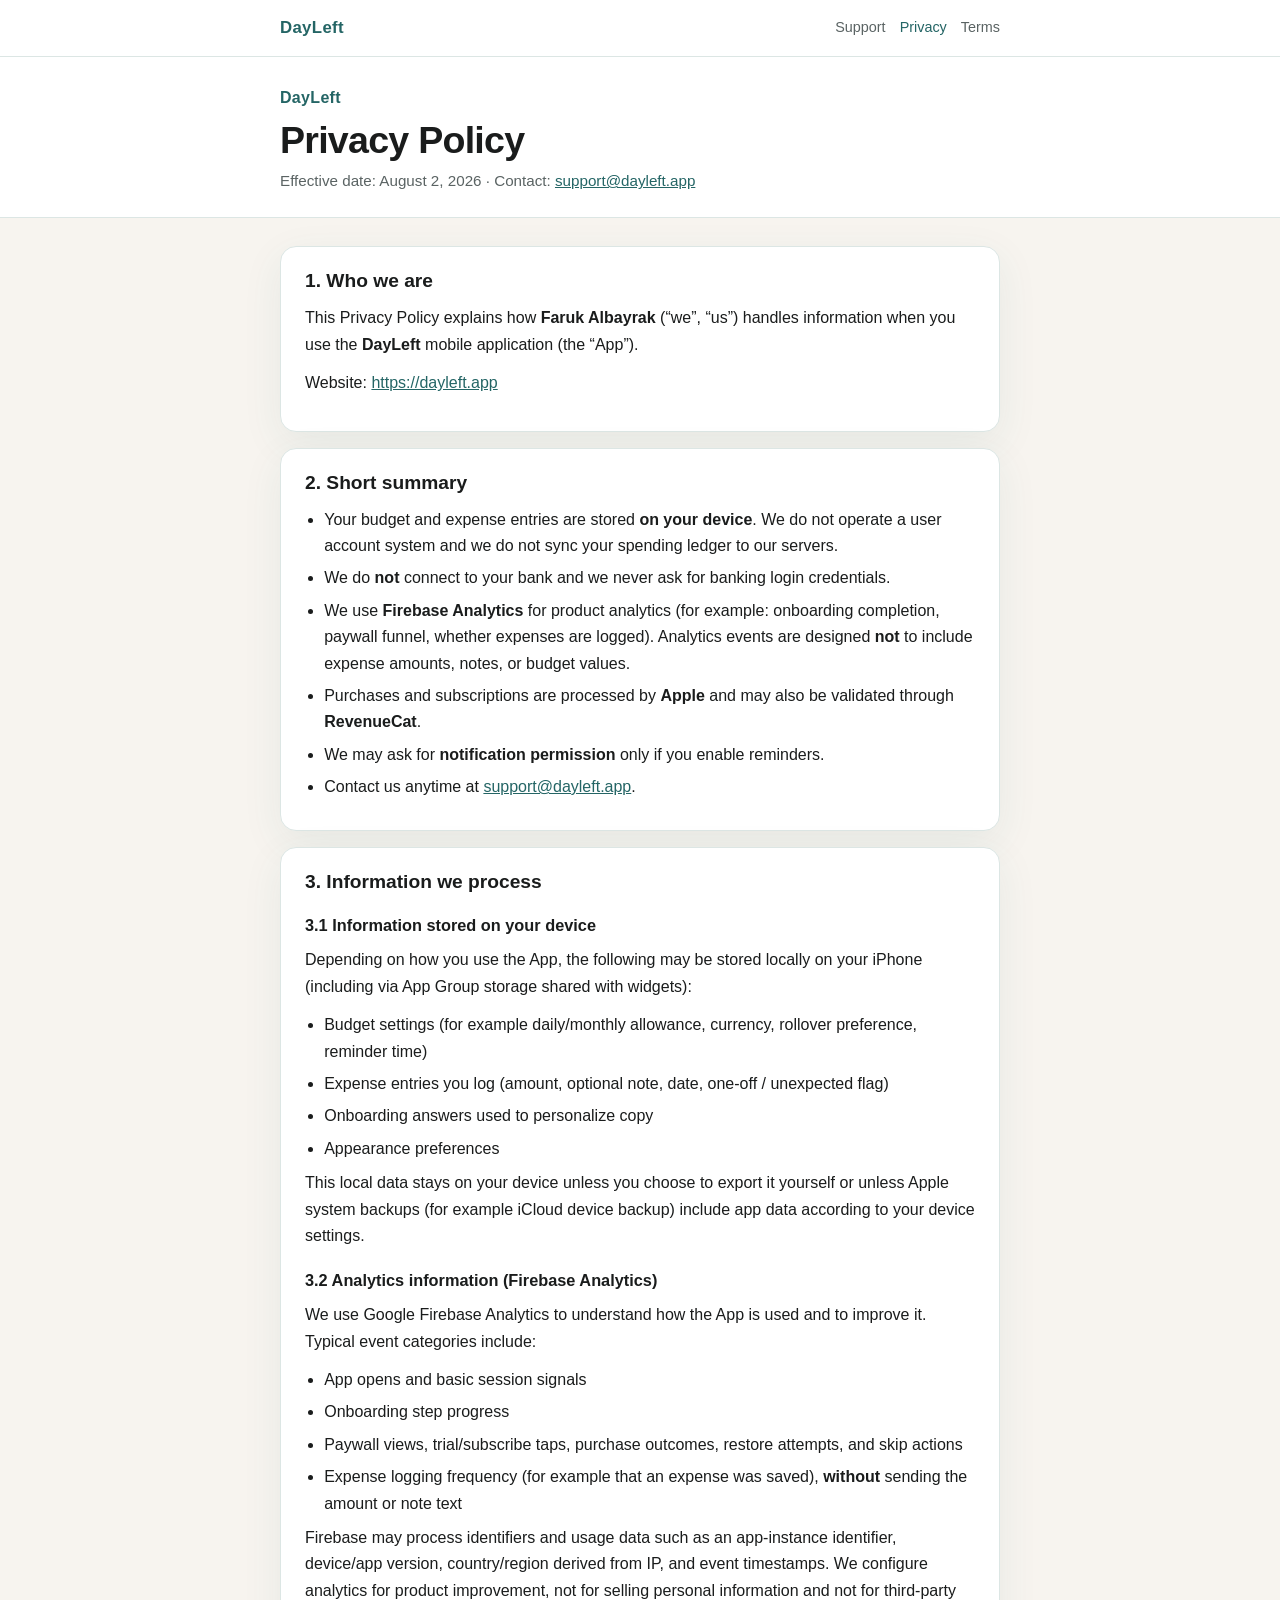
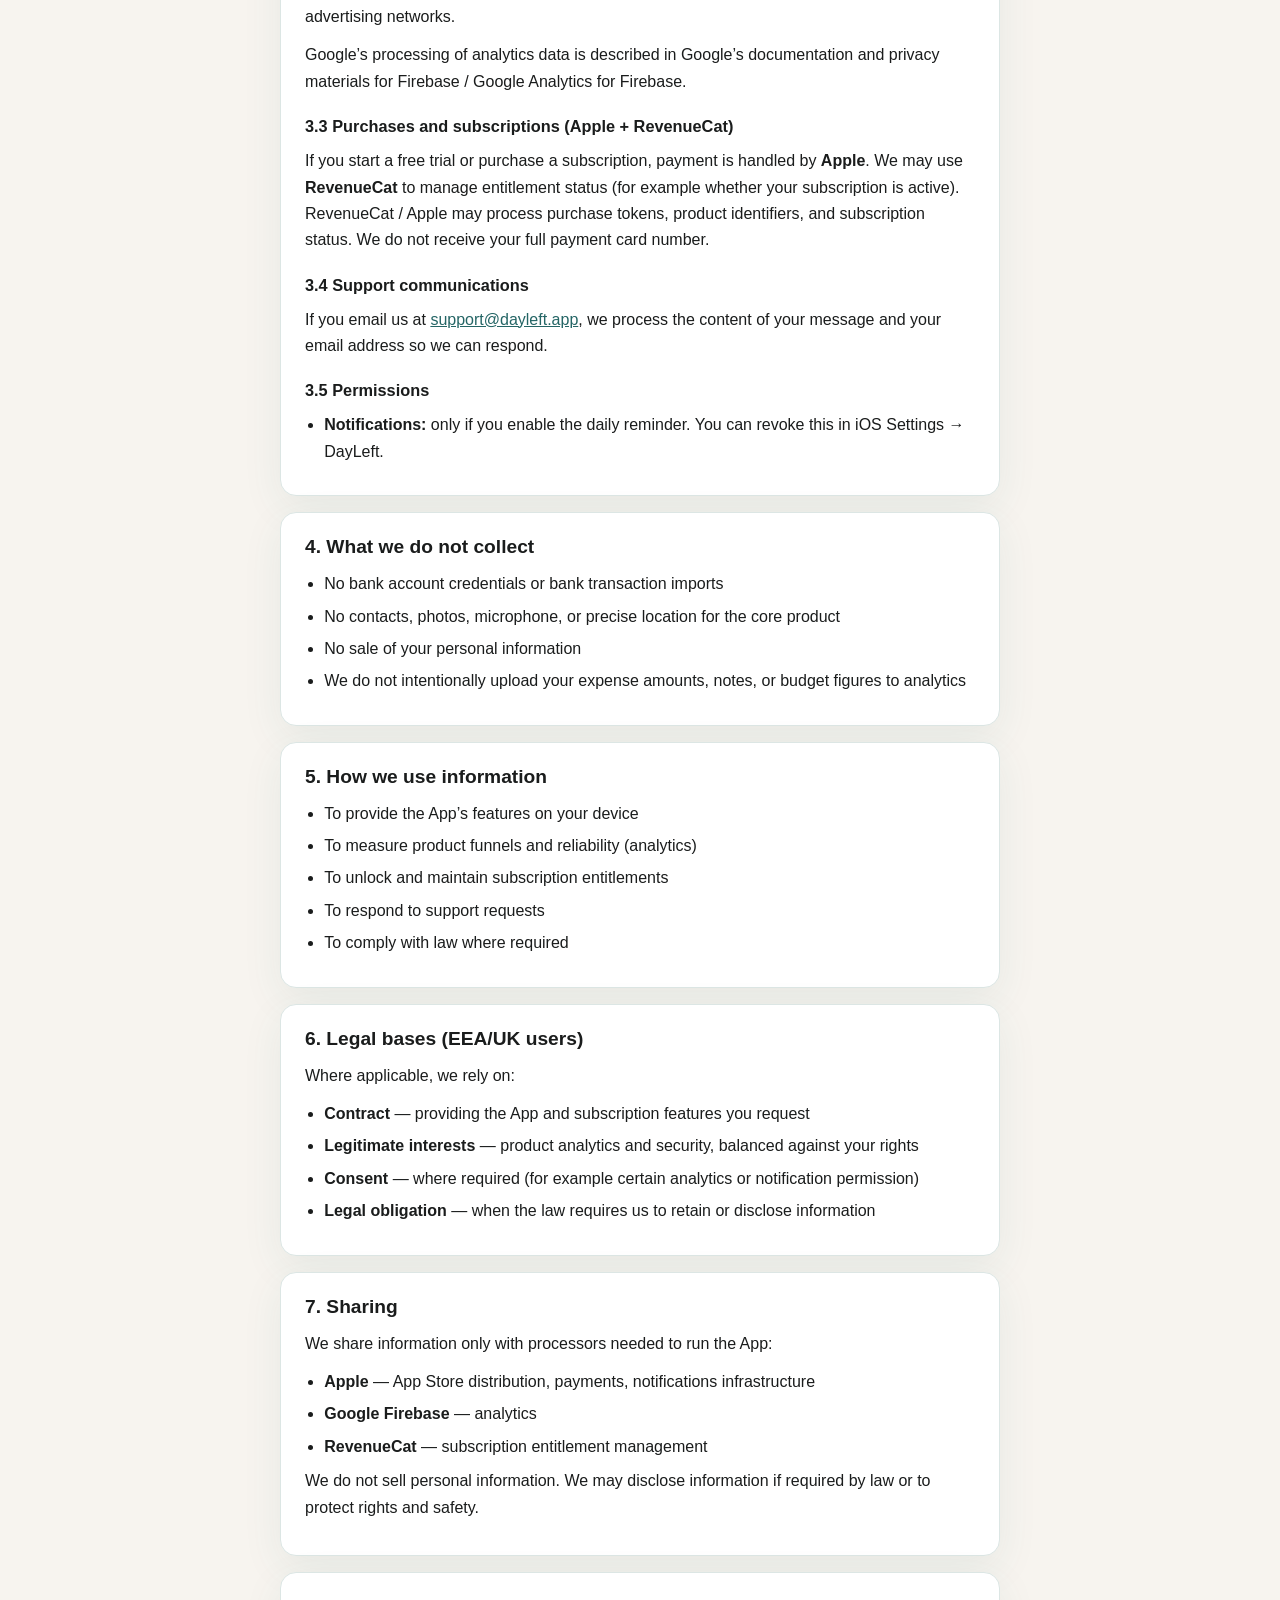
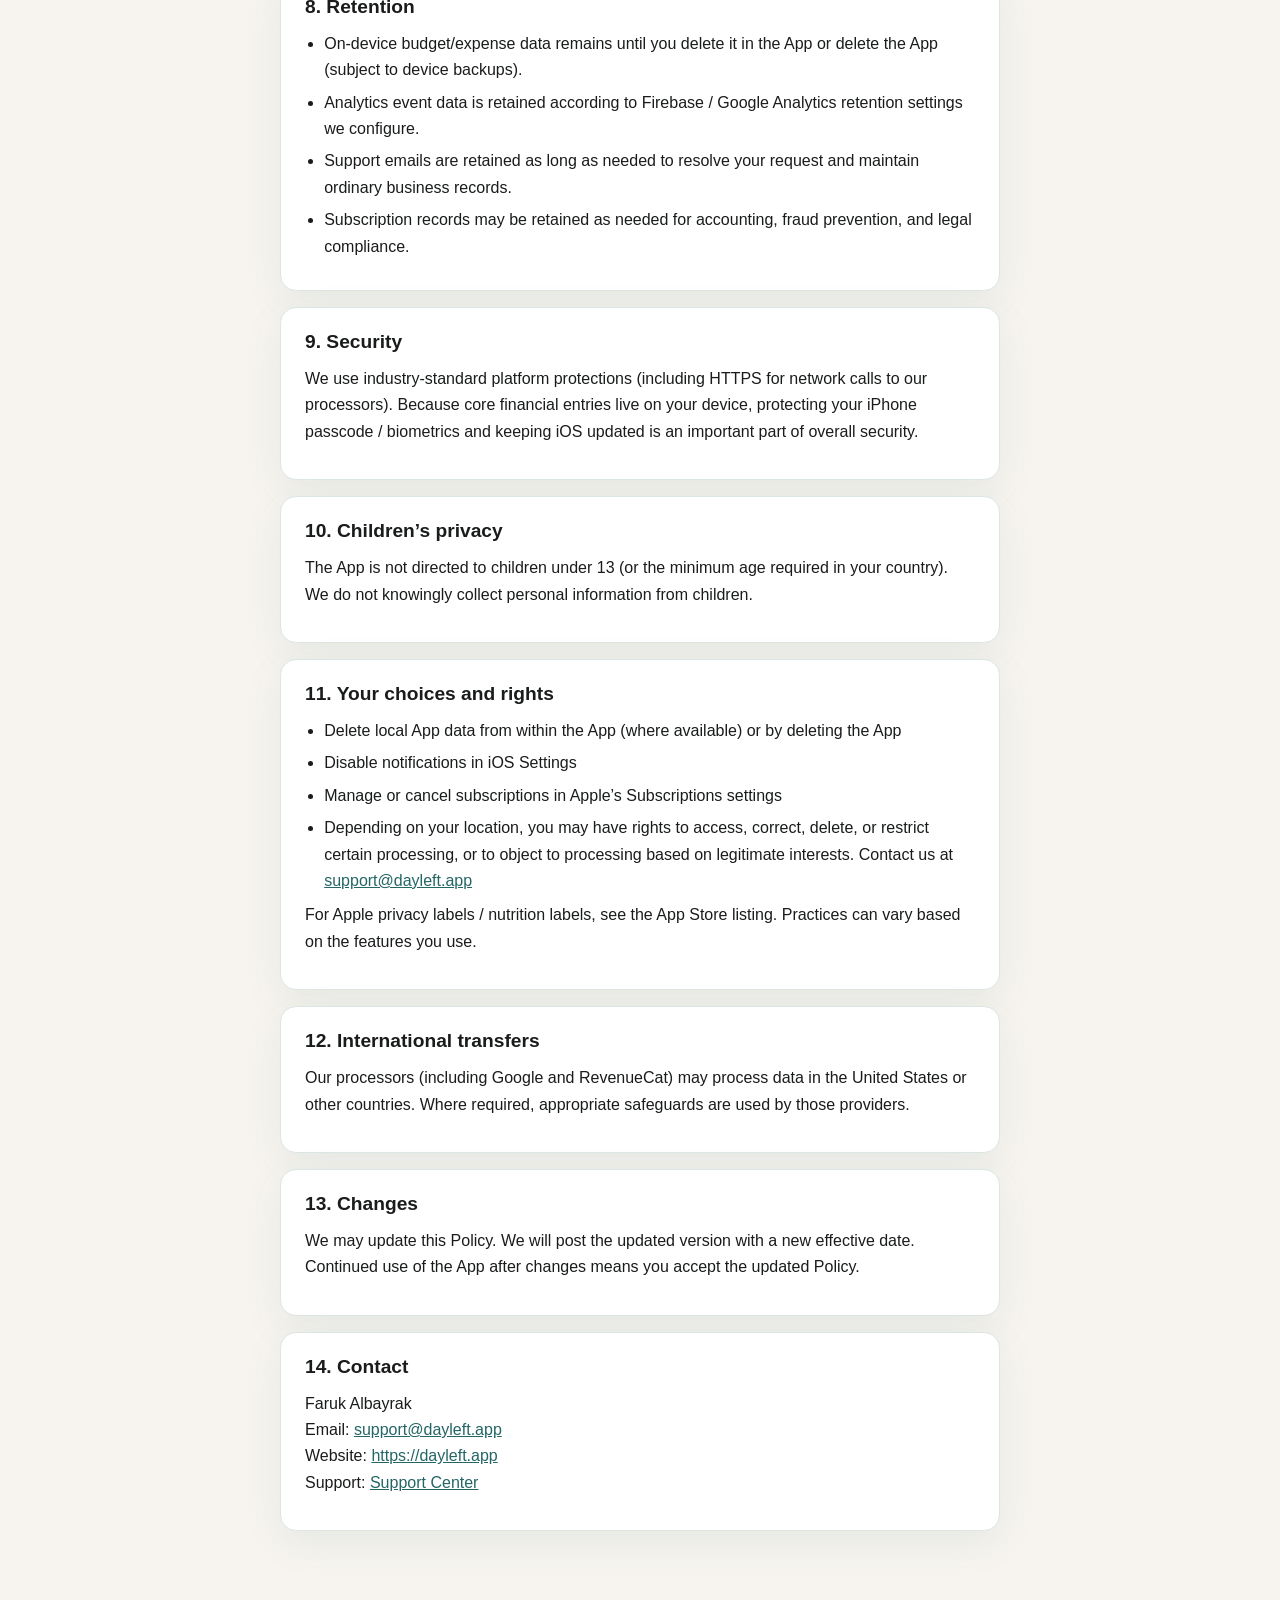
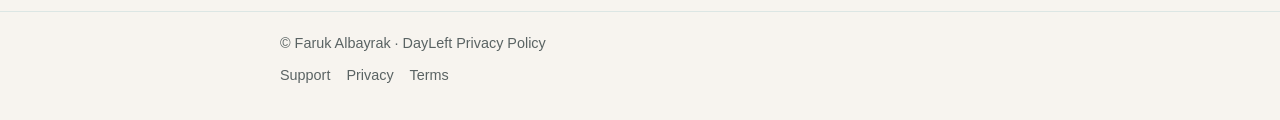
==== privacy.html @ ed136052 "Initial DayLeft support site for GitHub Pages. Co-authored-by: Cursor <cursoragent@cursor.com>" ====
<!DOCTYPE html>
<html lang="en">
<head>
  <meta charset="utf-8" />
  <meta name="viewport" content="width=device-width, initial-scale=1" />
  <meta name="description" content="Privacy Policy for DayLeft." />
  <title>Privacy Policy — DayLeft</title>
  <link rel="stylesheet" href="styles.css" />
</head>
<body>
  <div class="topnav">
    <div class="wrap">
      <a class="brand" href="index.html">DayLeft</a>
      <nav>
        <a href="index.html">Support</a>
        <a href="privacy.html" aria-current="page">Privacy</a>
        <a href="terms.html">Terms</a>
      </nav>
    </div>
  </div>

  <header class="page-header">
    <div class="wrap">
      <div class="brand-mark">DayLeft</div>
      <h1>Privacy Policy</h1>
      <div class="meta">Effective date: August 2, 2026 · Contact: <a href="mailto:support@dayleft.app">support@dayleft.app</a></div>
    </div>
  </header>

  <main>
    <section class="card">
      <h2>1. Who we are</h2>
      <p>
        This Privacy Policy explains how <strong>Faruk Albayrak</strong> (“we”, “us”) handles information
        when you use the <strong>DayLeft</strong> mobile application (the “App”).
      </p>
      <p>Website: <a href="https://dayleft.app">https://dayleft.app</a></p>
    </section>

    <section class="card">
      <h2>2. Short summary</h2>
      <ul>
        <li>Your budget and expense entries are stored <strong>on your device</strong>. We do not operate a user account system and we do not sync your spending ledger to our servers.</li>
        <li>We do <strong>not</strong> connect to your bank and we never ask for banking login credentials.</li>
        <li>We use <strong>Firebase Analytics</strong> for product analytics (for example: onboarding completion, paywall funnel, whether expenses are logged). Analytics events are designed <strong>not</strong> to include expense amounts, notes, or budget values.</li>
        <li>Purchases and subscriptions are processed by <strong>Apple</strong> and may also be validated through <strong>RevenueCat</strong>.</li>
        <li>We may ask for <strong>notification permission</strong> only if you enable reminders.</li>
        <li>Contact us anytime at <a href="mailto:support@dayleft.app">support@dayleft.app</a>.</li>
      </ul>
    </section>

    <section class="card">
      <h2>3. Information we process</h2>
      <h3>3.1 Information stored on your device</h3>
      <p>Depending on how you use the App, the following may be stored locally on your iPhone (including via App Group storage shared with widgets):</p>
      <ul>
        <li>Budget settings (for example daily/monthly allowance, currency, rollover preference, reminder time)</li>
        <li>Expense entries you log (amount, optional note, date, one-off / unexpected flag)</li>
        <li>Onboarding answers used to personalize copy</li>
        <li>Appearance preferences</li>
      </ul>
      <p>This local data stays on your device unless you choose to export it yourself or unless Apple system backups (for example iCloud device backup) include app data according to your device settings.</p>

      <h3>3.2 Analytics information (Firebase Analytics)</h3>
      <p>We use Google Firebase Analytics to understand how the App is used and to improve it. Typical event categories include:</p>
      <ul>
        <li>App opens and basic session signals</li>
        <li>Onboarding step progress</li>
        <li>Paywall views, trial/subscribe taps, purchase outcomes, restore attempts, and skip actions</li>
        <li>Expense logging frequency (for example that an expense was saved), <strong>without</strong> sending the amount or note text</li>
      </ul>
      <p>
        Firebase may process identifiers and usage data such as an app-instance identifier, device/app version,
        country/region derived from IP, and event timestamps. We configure analytics for product improvement,
        not for selling personal information and not for third-party advertising networks.
      </p>
      <p>
        Google’s processing of analytics data is described in Google’s documentation and privacy materials for Firebase / Google Analytics for Firebase.
      </p>

      <h3>3.3 Purchases and subscriptions (Apple + RevenueCat)</h3>
      <p>
        If you start a free trial or purchase a subscription, payment is handled by <strong>Apple</strong>.
        We may use <strong>RevenueCat</strong> to manage entitlement status (for example whether your subscription is active).
        RevenueCat / Apple may process purchase tokens, product identifiers, and subscription status.
        We do not receive your full payment card number.
      </p>

      <h3>3.4 Support communications</h3>
      <p>
        If you email us at <a href="mailto:support@dayleft.app">support@dayleft.app</a>, we process the content of your
        message and your email address so we can respond.
      </p>

      <h3>3.5 Permissions</h3>
      <ul>
        <li><strong>Notifications:</strong> only if you enable the daily reminder. You can revoke this in iOS Settings → DayLeft.</li>
      </ul>
    </section>

    <section class="card">
      <h2>4. What we do not collect</h2>
      <ul>
        <li>No bank account credentials or bank transaction imports</li>
        <li>No contacts, photos, microphone, or precise location for the core product</li>
        <li>No sale of your personal information</li>
        <li>We do not intentionally upload your expense amounts, notes, or budget figures to analytics</li>
      </ul>
    </section>

    <section class="card">
      <h2>5. How we use information</h2>
      <ul>
        <li>To provide the App’s features on your device</li>
        <li>To measure product funnels and reliability (analytics)</li>
        <li>To unlock and maintain subscription entitlements</li>
        <li>To respond to support requests</li>
        <li>To comply with law where required</li>
      </ul>
    </section>

    <section class="card">
      <h2>6. Legal bases (EEA/UK users)</h2>
      <p>Where applicable, we rely on:</p>
      <ul>
        <li><strong>Contract</strong> — providing the App and subscription features you request</li>
        <li><strong>Legitimate interests</strong> — product analytics and security, balanced against your rights</li>
        <li><strong>Consent</strong> — where required (for example certain analytics or notification permission)</li>
        <li><strong>Legal obligation</strong> — when the law requires us to retain or disclose information</li>
      </ul>
    </section>

    <section class="card">
      <h2>7. Sharing</h2>
      <p>We share information only with processors needed to run the App:</p>
      <ul>
        <li><strong>Apple</strong> — App Store distribution, payments, notifications infrastructure</li>
        <li><strong>Google Firebase</strong> — analytics</li>
        <li><strong>RevenueCat</strong> — subscription entitlement management</li>
      </ul>
      <p>We do not sell personal information. We may disclose information if required by law or to protect rights and safety.</p>
    </section>

    <section class="card">
      <h2>8. Retention</h2>
      <ul>
        <li>On-device budget/expense data remains until you delete it in the App or delete the App (subject to device backups).</li>
        <li>Analytics event data is retained according to Firebase / Google Analytics retention settings we configure.</li>
        <li>Support emails are retained as long as needed to resolve your request and maintain ordinary business records.</li>
        <li>Subscription records may be retained as needed for accounting, fraud prevention, and legal compliance.</li>
      </ul>
    </section>

    <section class="card">
      <h2>9. Security</h2>
      <p>
        We use industry-standard platform protections (including HTTPS for network calls to our processors).
        Because core financial entries live on your device, protecting your iPhone passcode / biometrics and
        keeping iOS updated is an important part of overall security.
      </p>
    </section>

    <section class="card">
      <h2>10. Children’s privacy</h2>
      <p>
        The App is not directed to children under 13 (or the minimum age required in your country).
        We do not knowingly collect personal information from children.
      </p>
    </section>

    <section class="card">
      <h2>11. Your choices and rights</h2>
      <ul>
        <li>Delete local App data from within the App (where available) or by deleting the App</li>
        <li>Disable notifications in iOS Settings</li>
        <li>Manage or cancel subscriptions in Apple’s Subscriptions settings</li>
        <li>Depending on your location, you may have rights to access, correct, delete, or restrict certain processing, or to object to processing based on legitimate interests. Contact us at <a href="mailto:support@dayleft.app">support@dayleft.app</a></li>
      </ul>
      <p>
        For Apple privacy labels / nutrition labels, see the App Store listing. Practices can vary based on the features you use.
      </p>
    </section>

    <section class="card">
      <h2>12. International transfers</h2>
      <p>
        Our processors (including Google and RevenueCat) may process data in the United States or other countries.
        Where required, appropriate safeguards are used by those providers.
      </p>
    </section>

    <section class="card">
      <h2>13. Changes</h2>
      <p>
        We may update this Policy. We will post the updated version with a new effective date.
        Continued use of the App after changes means you accept the updated Policy.
      </p>
    </section>

    <section class="card">
      <h2>14. Contact</h2>
      <p>
        Faruk Albayrak<br />
        Email: <a href="mailto:support@dayleft.app">support@dayleft.app</a><br />
        Website: <a href="https://dayleft.app">https://dayleft.app</a><br />
        Support: <a href="index.html">Support Center</a>
      </p>
    </section>
  </main>

  <footer>
    <div class="wrap">
      <div>© Faruk Albayrak · DayLeft Privacy Policy</div>
      <div class="links">
        <a href="index.html">Support</a>
        <a href="privacy.html">Privacy</a>
        <a href="terms.html">Terms</a>
      </div>
    </div>
  </footer>
</body>
</html>
---- styles.css ----
:root {
  color-scheme: light;
  --bg: #F7F4EF;
  --ink: #1a1c1c;
  --muted: #5a6363;
  --accent: #246565;
  --accent-soft: #e8f3f2;
  --card: #ffffff;
  --line: #dce6e4;
  --shadow: 0 12px 40px rgba(36, 101, 101, 0.08);
}

* { box-sizing: border-box; }

body {
  margin: 0;
  font-family: -apple-system, BlinkMacSystemFont, "Segoe UI", Helvetica, Arial, sans-serif;
  background: var(--bg);
  color: var(--ink);
  line-height: 1.65;
}

a { color: var(--accent); }
a:hover { text-decoration: underline; }

.wrap,
header .wrap,
main,
footer .wrap {
  width: min(720px, calc(100% - 40px));
  margin: 0 auto;
}

.wrap-wide,
main.wide {
  width: min(880px, calc(100% - 32px));
}

/* Top nav */
.topnav {
  background: var(--card);
  border-bottom: 1px solid var(--line);
  padding: 14px 0;
  position: sticky;
  top: 0;
  z-index: 10;
}

.topnav .wrap,
.topnav .wrap-wide {
  display: flex;
  align-items: center;
  justify-content: space-between;
  gap: 16px;
  flex-wrap: wrap;
}

.topnav .brand {
  color: var(--accent);
  font-weight: 700;
  letter-spacing: 0.02em;
  text-decoration: none;
  font-size: 1.05rem;
}

.topnav nav {
  display: flex;
  flex-wrap: wrap;
  gap: 6px 14px;
  font-size: 0.9rem;
}

.topnav nav a {
  color: var(--muted);
  text-decoration: none;
  font-weight: 500;
}

.topnav nav a:hover,
.topnav nav a[aria-current="page"] {
  color: var(--accent);
}

/* Page header */
.page-header {
  background: var(--card);
  border-bottom: 1px solid var(--line);
  padding: 28px 0 24px;
}

.page-header .brand-mark {
  color: var(--accent);
  font-weight: 700;
  letter-spacing: 0.02em;
  margin-bottom: 4px;
}

.page-header h1 {
  margin: 8px 0 6px;
  font-size: clamp(1.75rem, 5vw, 2.35rem);
  line-height: 1.15;
  letter-spacing: -0.02em;
}

.page-header .subtitle {
  margin: 0;
  color: var(--muted);
  font-size: 1.05rem;
}

.page-header .meta {
  color: var(--muted);
  font-size: 0.95rem;
}

.langs {
  margin-top: 14px;
  display: flex;
  gap: 10px;
}

.langs a {
  font-size: 0.85rem;
  color: var(--accent);
  text-decoration: none;
  border: 1px solid var(--line);
  background: var(--bg);
  padding: 6px 12px;
  border-radius: 999px;
  font-weight: 600;
}

.langs a[aria-current="page"] {
  background: var(--accent-soft);
  border-color: #b7d5d2;
}

/* Main */
main {
  padding: 28px 0 64px;
}

.note {
  background: var(--accent-soft);
  border: 1px solid #cfe3e1;
  color: #1f4d4d;
  border-radius: 12px;
  padding: 14px 16px;
  margin-bottom: 18px;
  font-size: 0.95rem;
}

.note code {
  font-size: 0.88em;
  background: rgba(255, 255, 255, 0.7);
  padding: 1px 5px;
  border-radius: 4px;
}

section.card {
  background: var(--card);
  border: 1px solid var(--line);
  border-radius: 16px;
  padding: 22px 24px;
  margin-bottom: 16px;
  box-shadow: var(--shadow);
}

section.card h2 {
  margin: 0 0 12px;
  font-size: 1.2rem;
  line-height: 1.25;
}

section.card h3 {
  margin: 18px 0 8px;
  font-size: 1.02rem;
}

section.card p {
  margin: 0 0 12px;
  color: var(--ink);
}

section.card p.muted,
.muted {
  color: var(--muted);
}

section.card ul {
  margin: 0 0 8px;
  padding-left: 1.2rem;
}

section.card li {
  margin-bottom: 6px;
}

.faq-item {
  margin-bottom: 18px;
}

.faq-item:last-child {
  margin-bottom: 0;
}

.faq-item strong {
  display: block;
  color: var(--ink);
  margin-bottom: 4px;
}

.faq-item p {
  margin: 0;
  color: var(--muted);
}

.contact-email {
  font-size: 1.15rem;
  font-weight: 700;
}

footer {
  border-top: 1px solid var(--line);
  padding: 20px 0 32px;
  color: var(--muted);
  font-size: 0.9rem;
}

footer a {
  color: var(--muted);
  text-decoration: none;
}

footer a:hover {
  color: var(--accent);
}

footer .links {
  display: flex;
  flex-wrap: wrap;
  gap: 8px 16px;
  margin-top: 8px;
}

@media (max-width: 480px) {
  section.card {
    padding: 18px 16px;
  }
}
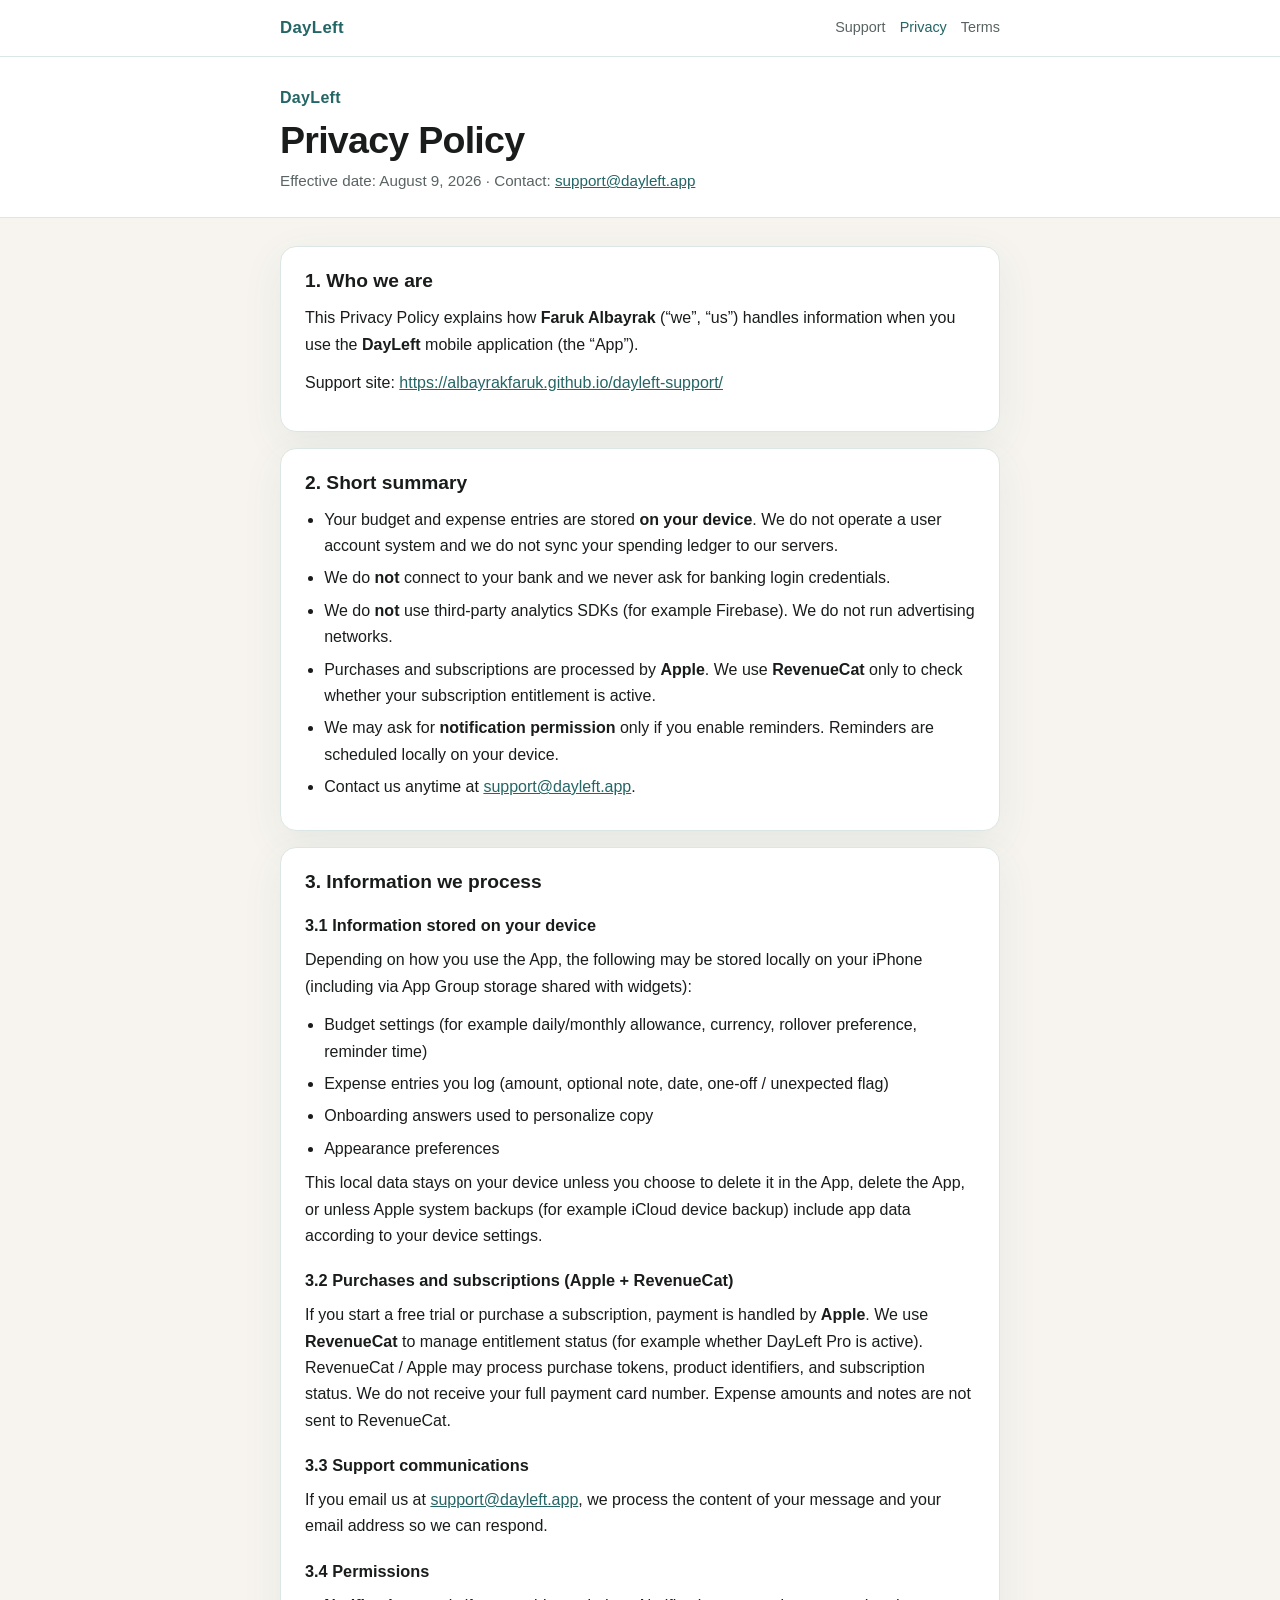
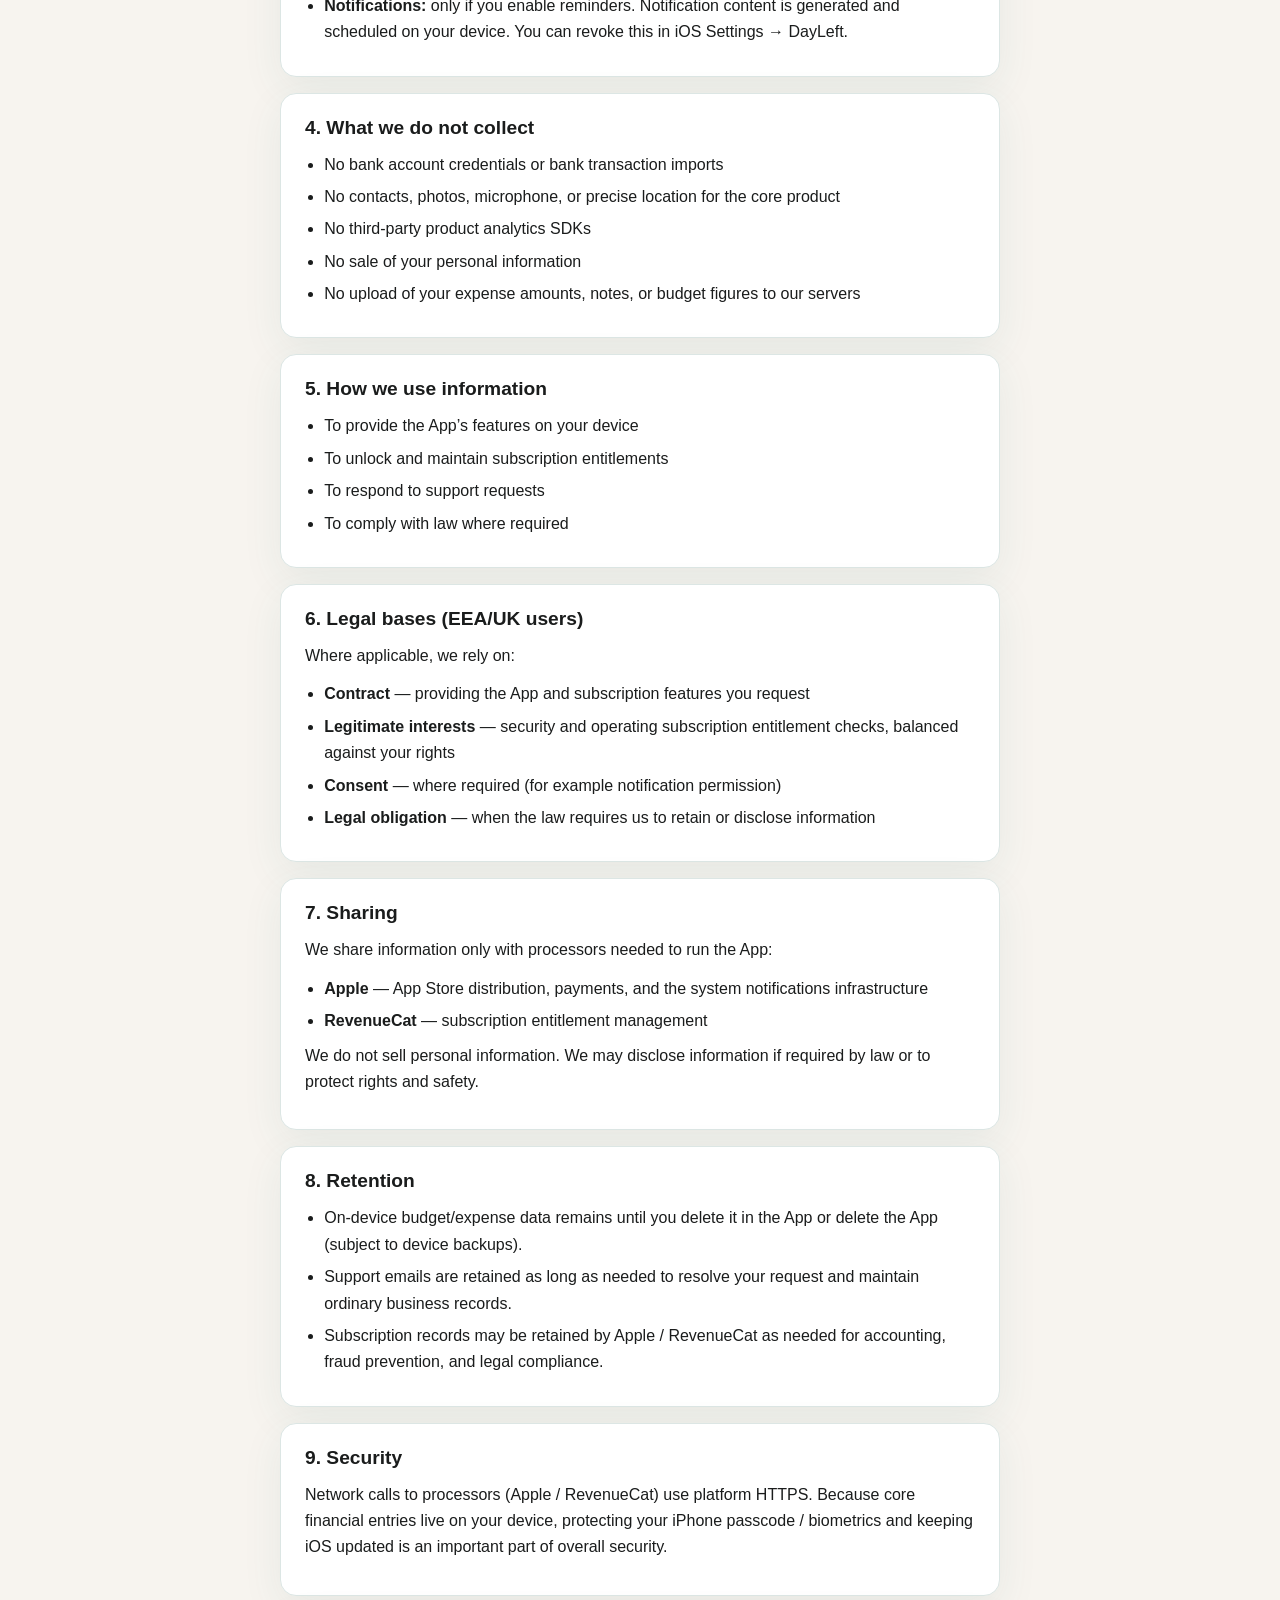
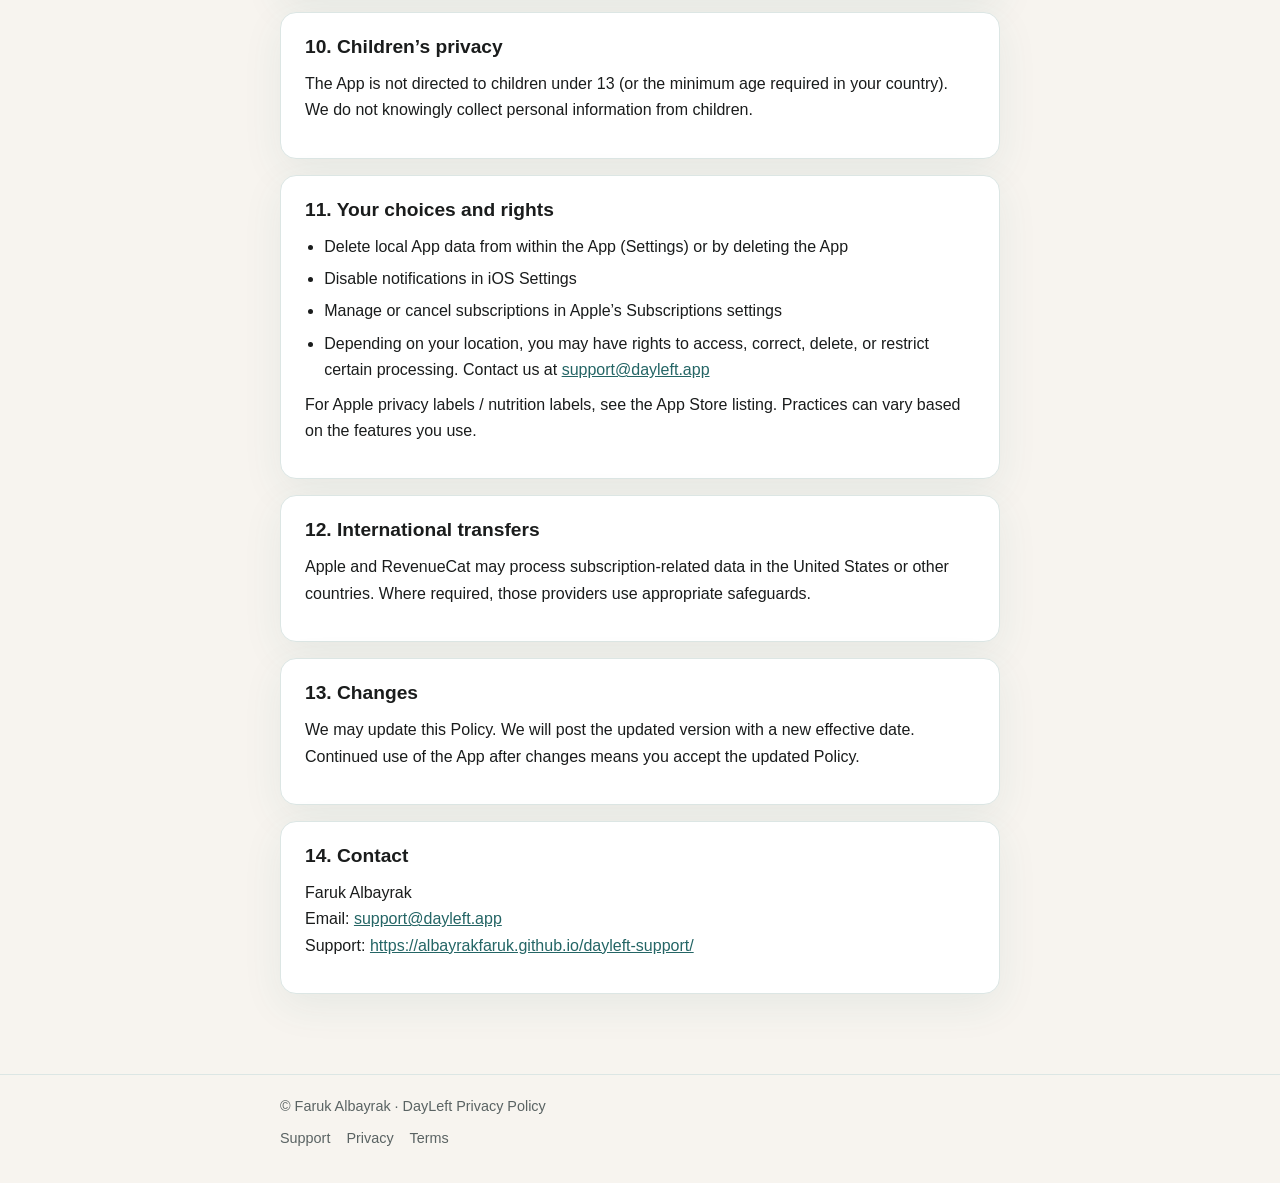
==== commit 8126eabb: "Align privacy with on-device app: remove Firebase Analytics claims. Co-authored-by: Cursor <cursorag" ====
--- a/privacy.html
+++ b/privacy.html
@@ -23,7 +23,7 @@
     <div class="wrap">
       <div class="brand-mark">DayLeft</div>
       <h1>Privacy Policy</h1>
-      <div class="meta">Effective date: August 2, 2026 · Contact: <a href="mailto:support@dayleft.app">support@dayleft.app</a></div>
+      <div class="meta">Effective date: August 9, 2026 · Contact: <a href="mailto:support@dayleft.app">support@dayleft.app</a></div>
     </div>
   </header>
 
@@ -34,7 +34,10 @@
         This Privacy Policy explains how <strong>Faruk Albayrak</strong> (“we”, “us”) handles information
         when you use the <strong>DayLeft</strong> mobile application (the “App”).
       </p>
-      <p>Website: <a href="https://dayleft.app">https://dayleft.app</a></p>
+      <p>
+        Support site:
+        <a href="https://albayrakfaruk.github.io/dayleft-support/">https://albayrakfaruk.github.io/dayleft-support/</a>
+      </p>
     </section>
 
     <section class="card">
@@ -42,9 +45,9 @@
       <ul>
         <li>Your budget and expense entries are stored <strong>on your device</strong>. We do not operate a user account system and we do not sync your spending ledger to our servers.</li>
         <li>We do <strong>not</strong> connect to your bank and we never ask for banking login credentials.</li>
-        <li>We use <strong>Firebase Analytics</strong> for product analytics (for example: onboarding completion, paywall funnel, whether expenses are logged). Analytics events are designed <strong>not</strong> to include expense amounts, notes, or budget values.</li>
-        <li>Purchases and subscriptions are processed by <strong>Apple</strong> and may also be validated through <strong>RevenueCat</strong>.</li>
-        <li>We may ask for <strong>notification permission</strong> only if you enable reminders.</li>
+        <li>We do <strong>not</strong> use third-party analytics SDKs (for example Firebase). We do not run advertising networks.</li>
+        <li>Purchases and subscriptions are processed by <strong>Apple</strong>. We use <strong>RevenueCat</strong> only to check whether your subscription entitlement is active.</li>
+        <li>We may ask for <strong>notification permission</strong> only if you enable reminders. Reminders are scheduled locally on your device.</li>
         <li>Contact us anytime at <a href="mailto:support@dayleft.app">support@dayleft.app</a>.</li>
       </ul>
     </section>
@@ -59,42 +62,25 @@
         <li>Onboarding answers used to personalize copy</li>
         <li>Appearance preferences</li>
       </ul>
-      <p>This local data stays on your device unless you choose to export it yourself or unless Apple system backups (for example iCloud device backup) include app data according to your device settings.</p>
-
-      <h3>3.2 Analytics information (Firebase Analytics)</h3>
-      <p>We use Google Firebase Analytics to understand how the App is used and to improve it. Typical event categories include:</p>
-      <ul>
-        <li>App opens and basic session signals</li>
-        <li>Onboarding step progress</li>
-        <li>Paywall views, trial/subscribe taps, purchase outcomes, restore attempts, and skip actions</li>
-        <li>Expense logging frequency (for example that an expense was saved), <strong>without</strong> sending the amount or note text</li>
-      </ul>
-      <p>
-        Firebase may process identifiers and usage data such as an app-instance identifier, device/app version,
-        country/region derived from IP, and event timestamps. We configure analytics for product improvement,
-        not for selling personal information and not for third-party advertising networks.
-      </p>
-      <p>
-        Google’s processing of analytics data is described in Google’s documentation and privacy materials for Firebase / Google Analytics for Firebase.
-      </p>
-
-      <h3>3.3 Purchases and subscriptions (Apple + RevenueCat)</h3>
+      <p>This local data stays on your device unless you choose to delete it in the App, delete the App, or unless Apple system backups (for example iCloud device backup) include app data according to your device settings.</p>
+
+      <h3>3.2 Purchases and subscriptions (Apple + RevenueCat)</h3>
       <p>
         If you start a free trial or purchase a subscription, payment is handled by <strong>Apple</strong>.
-        We may use <strong>RevenueCat</strong> to manage entitlement status (for example whether your subscription is active).
+        We use <strong>RevenueCat</strong> to manage entitlement status (for example whether DayLeft Pro is active).
         RevenueCat / Apple may process purchase tokens, product identifiers, and subscription status.
-        We do not receive your full payment card number.
-      </p>
-
-      <h3>3.4 Support communications</h3>
+        We do not receive your full payment card number. Expense amounts and notes are not sent to RevenueCat.
+      </p>
+
+      <h3>3.3 Support communications</h3>
       <p>
         If you email us at <a href="mailto:support@dayleft.app">support@dayleft.app</a>, we process the content of your
         message and your email address so we can respond.
       </p>
 
-      <h3>3.5 Permissions</h3>
-      <ul>
-        <li><strong>Notifications:</strong> only if you enable the daily reminder. You can revoke this in iOS Settings → DayLeft.</li>
+      <h3>3.4 Permissions</h3>
+      <ul>
+        <li><strong>Notifications:</strong> only if you enable reminders. Notification content is generated and scheduled on your device. You can revoke this in iOS Settings → DayLeft.</li>
       </ul>
     </section>
 
@@ -103,8 +89,9 @@
       <ul>
         <li>No bank account credentials or bank transaction imports</li>
         <li>No contacts, photos, microphone, or precise location for the core product</li>
+        <li>No third-party product analytics SDKs</li>
         <li>No sale of your personal information</li>
-        <li>We do not intentionally upload your expense amounts, notes, or budget figures to analytics</li>
+        <li>No upload of your expense amounts, notes, or budget figures to our servers</li>
       </ul>
     </section>
 
@@ -112,7 +99,6 @@
       <h2>5. How we use information</h2>
       <ul>
         <li>To provide the App’s features on your device</li>
-        <li>To measure product funnels and reliability (analytics)</li>
         <li>To unlock and maintain subscription entitlements</li>
         <li>To respond to support requests</li>
         <li>To comply with law where required</li>
@@ -124,8 +110,8 @@
       <p>Where applicable, we rely on:</p>
       <ul>
         <li><strong>Contract</strong> — providing the App and subscription features you request</li>
-        <li><strong>Legitimate interests</strong> — product analytics and security, balanced against your rights</li>
-        <li><strong>Consent</strong> — where required (for example certain analytics or notification permission)</li>
+        <li><strong>Legitimate interests</strong> — security and operating subscription entitlement checks, balanced against your rights</li>
+        <li><strong>Consent</strong> — where required (for example notification permission)</li>
         <li><strong>Legal obligation</strong> — when the law requires us to retain or disclose information</li>
       </ul>
     </section>
@@ -134,8 +120,7 @@
       <h2>7. Sharing</h2>
       <p>We share information only with processors needed to run the App:</p>
       <ul>
-        <li><strong>Apple</strong> — App Store distribution, payments, notifications infrastructure</li>
-        <li><strong>Google Firebase</strong> — analytics</li>
+        <li><strong>Apple</strong> — App Store distribution, payments, and the system notifications infrastructure</li>
         <li><strong>RevenueCat</strong> — subscription entitlement management</li>
       </ul>
       <p>We do not sell personal information. We may disclose information if required by law or to protect rights and safety.</p>
@@ -145,16 +130,15 @@
       <h2>8. Retention</h2>
       <ul>
         <li>On-device budget/expense data remains until you delete it in the App or delete the App (subject to device backups).</li>
-        <li>Analytics event data is retained according to Firebase / Google Analytics retention settings we configure.</li>
         <li>Support emails are retained as long as needed to resolve your request and maintain ordinary business records.</li>
-        <li>Subscription records may be retained as needed for accounting, fraud prevention, and legal compliance.</li>
+        <li>Subscription records may be retained by Apple / RevenueCat as needed for accounting, fraud prevention, and legal compliance.</li>
       </ul>
     </section>
 
     <section class="card">
       <h2>9. Security</h2>
       <p>
-        We use industry-standard platform protections (including HTTPS for network calls to our processors).
+        Network calls to processors (Apple / RevenueCat) use platform HTTPS.
         Because core financial entries live on your device, protecting your iPhone passcode / biometrics and
         keeping iOS updated is an important part of overall security.
       </p>
@@ -171,10 +155,10 @@
     <section class="card">
       <h2>11. Your choices and rights</h2>
       <ul>
-        <li>Delete local App data from within the App (where available) or by deleting the App</li>
+        <li>Delete local App data from within the App (Settings) or by deleting the App</li>
         <li>Disable notifications in iOS Settings</li>
         <li>Manage or cancel subscriptions in Apple’s Subscriptions settings</li>
-        <li>Depending on your location, you may have rights to access, correct, delete, or restrict certain processing, or to object to processing based on legitimate interests. Contact us at <a href="mailto:support@dayleft.app">support@dayleft.app</a></li>
+        <li>Depending on your location, you may have rights to access, correct, delete, or restrict certain processing. Contact us at <a href="mailto:support@dayleft.app">support@dayleft.app</a></li>
       </ul>
       <p>
         For Apple privacy labels / nutrition labels, see the App Store listing. Practices can vary based on the features you use.
@@ -184,8 +168,8 @@
     <section class="card">
       <h2>12. International transfers</h2>
       <p>
-        Our processors (including Google and RevenueCat) may process data in the United States or other countries.
-        Where required, appropriate safeguards are used by those providers.
+        Apple and RevenueCat may process subscription-related data in the United States or other countries.
+        Where required, those providers use appropriate safeguards.
       </p>
     </section>
 
@@ -202,8 +186,8 @@
       <p>
         Faruk Albayrak<br />
         Email: <a href="mailto:support@dayleft.app">support@dayleft.app</a><br />
-        Website: <a href="https://dayleft.app">https://dayleft.app</a><br />
-        Support: <a href="index.html">Support Center</a>
+        Support:
+        <a href="https://albayrakfaruk.github.io/dayleft-support/">https://albayrakfaruk.github.io/dayleft-support/</a>
       </p>
     </section>
   </main>
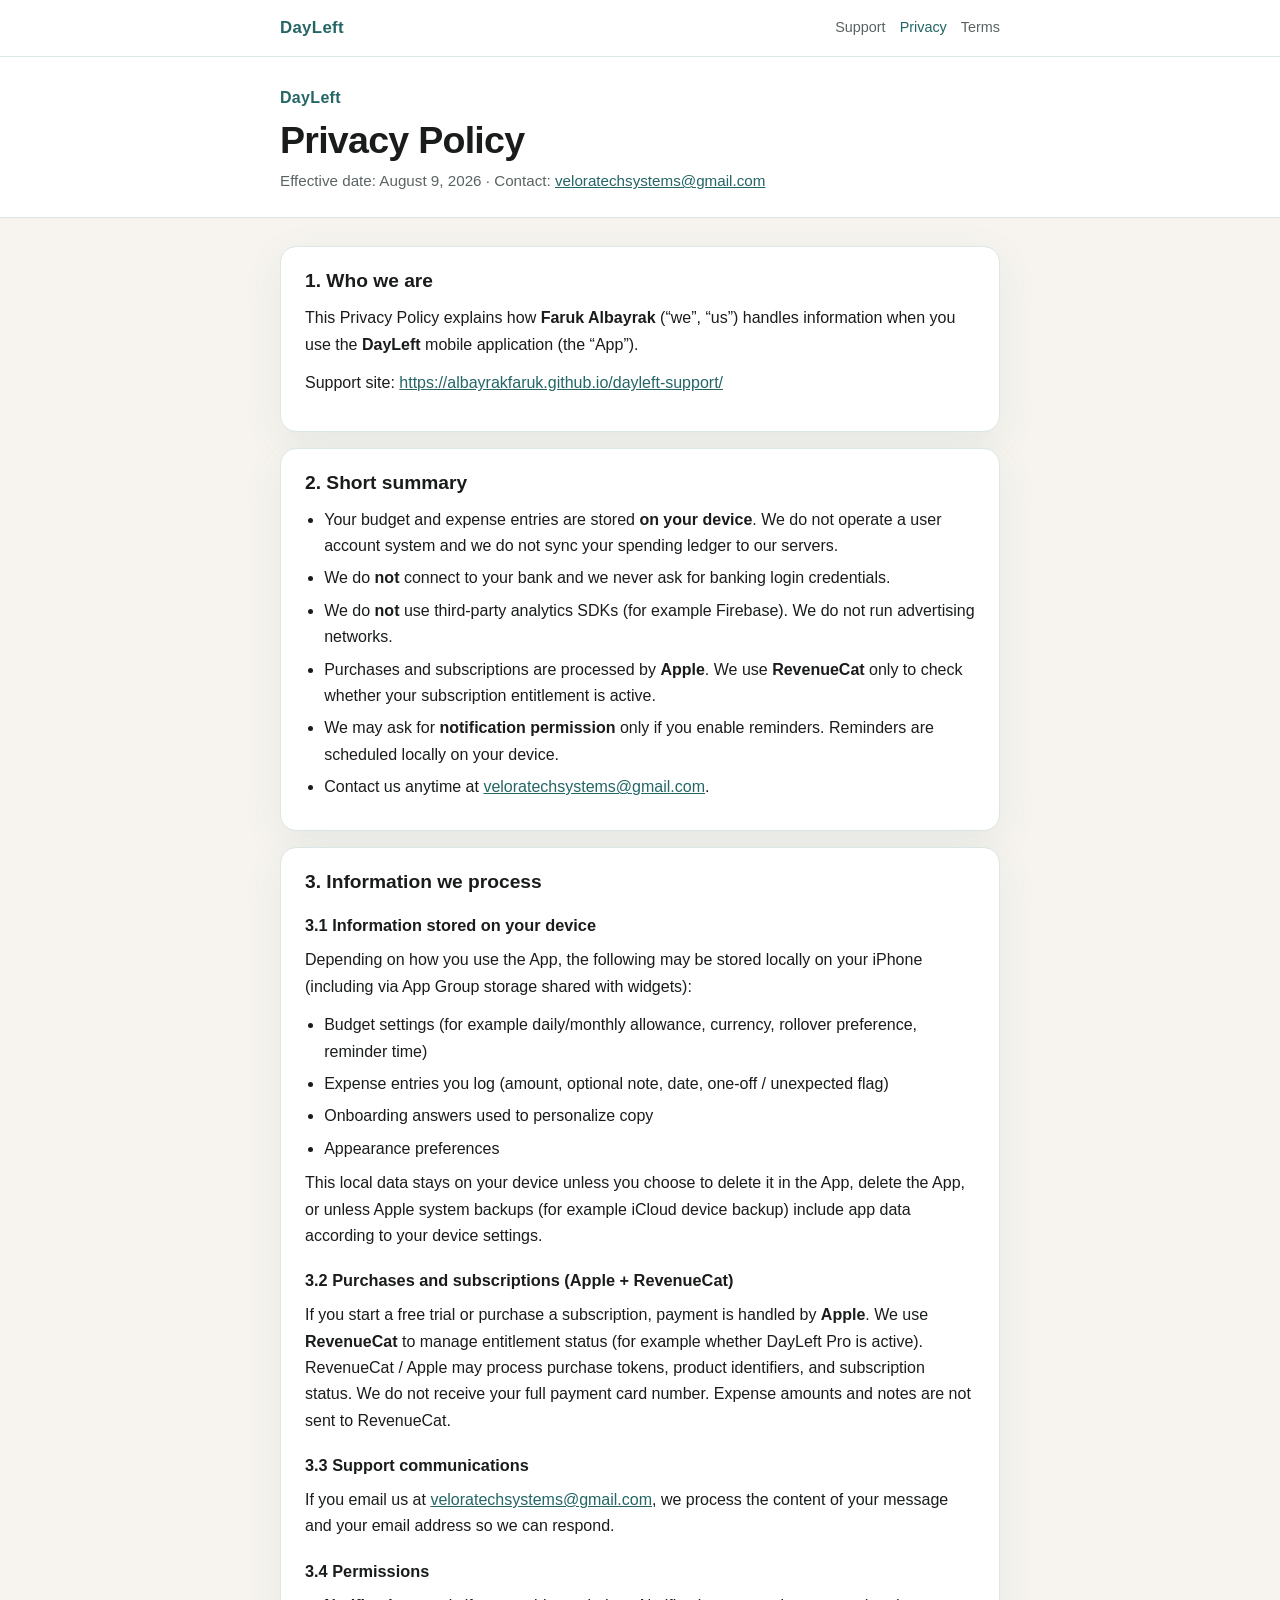
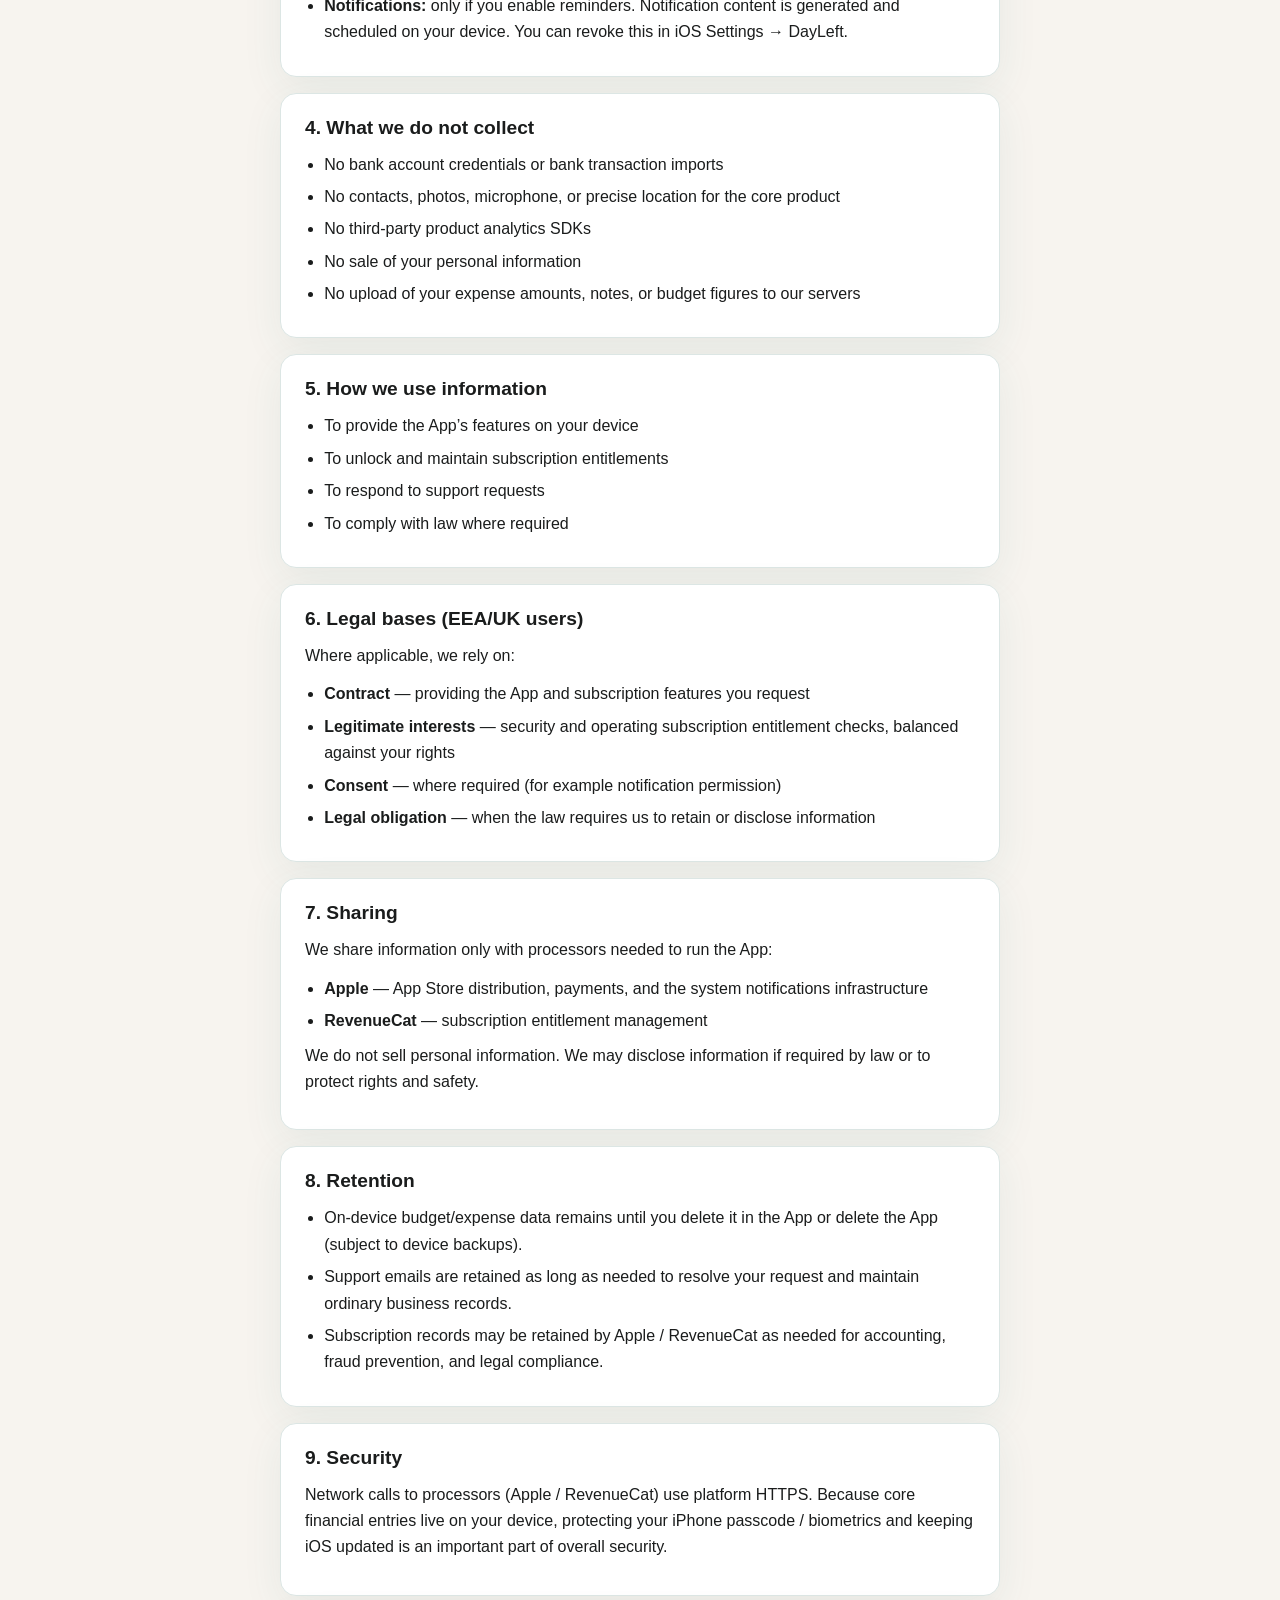
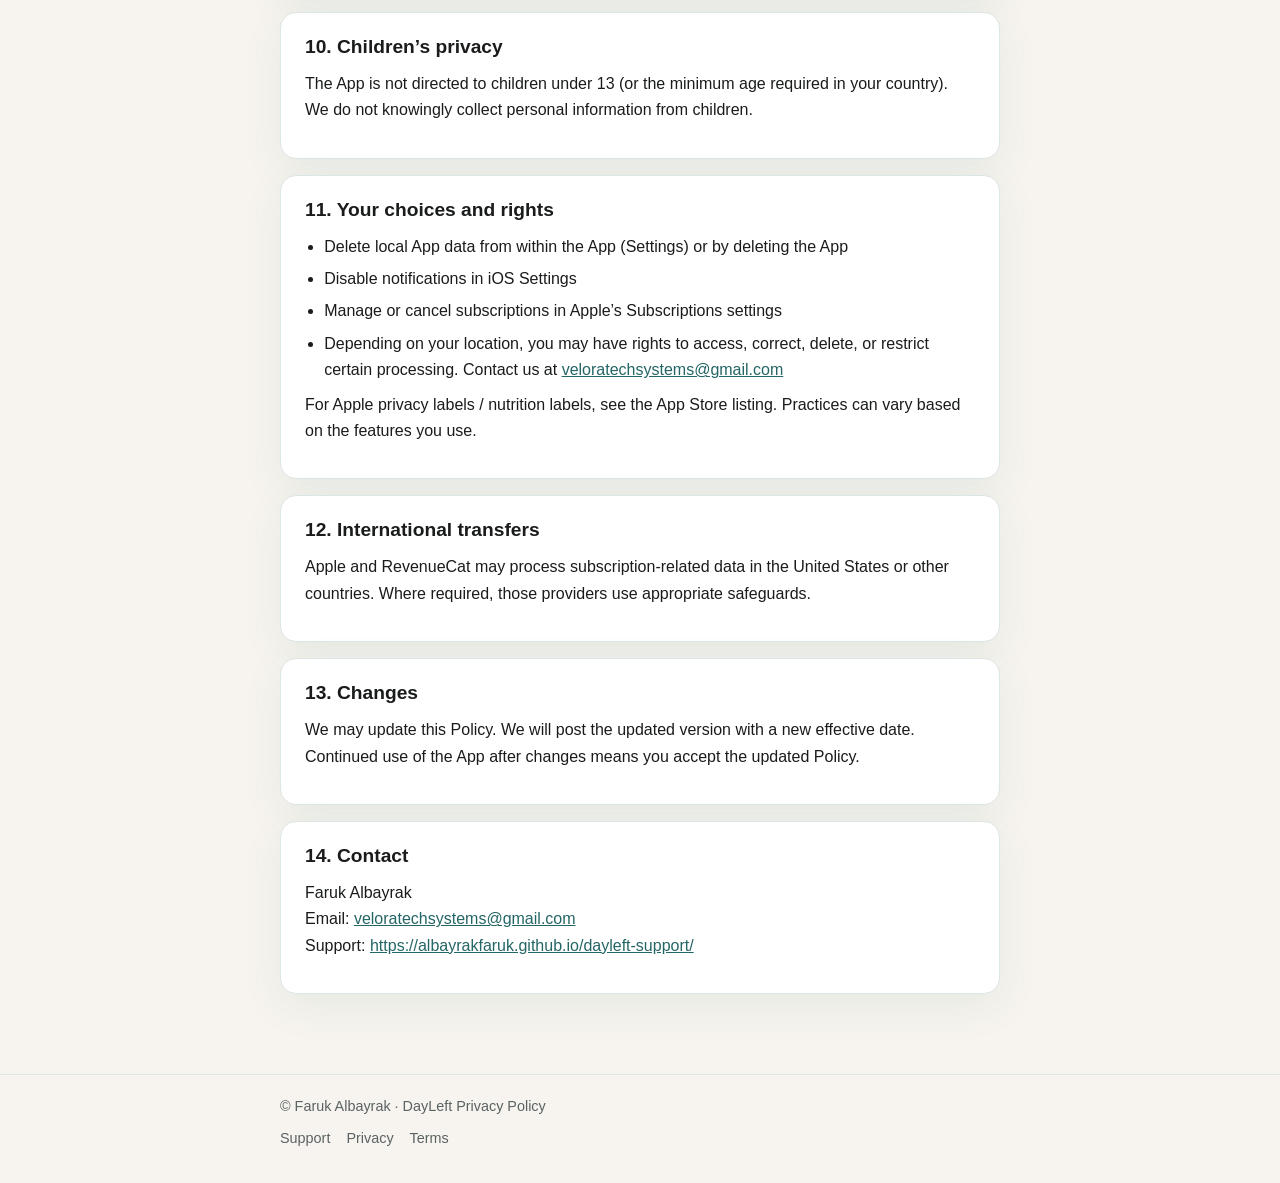
==== commit d656c8f2: "Use veloratechsystems@gmail.com as support contact. Co-authored-by: Cursor <cursoragent@cursor.com>" ====
--- a/privacy.html
+++ b/privacy.html
@@ -23,7 +23,7 @@
     <div class="wrap">
       <div class="brand-mark">DayLeft</div>
       <h1>Privacy Policy</h1>
-      <div class="meta">Effective date: August 9, 2026 · Contact: <a href="mailto:support@dayleft.app">support@dayleft.app</a></div>
+      <div class="meta">Effective date: August 9, 2026 · Contact: <a href="mailto:veloratechsystems@gmail.com">veloratechsystems@gmail.com</a></div>
     </div>
   </header>
 
@@ -48,7 +48,7 @@
         <li>We do <strong>not</strong> use third-party analytics SDKs (for example Firebase). We do not run advertising networks.</li>
         <li>Purchases and subscriptions are processed by <strong>Apple</strong>. We use <strong>RevenueCat</strong> only to check whether your subscription entitlement is active.</li>
         <li>We may ask for <strong>notification permission</strong> only if you enable reminders. Reminders are scheduled locally on your device.</li>
-        <li>Contact us anytime at <a href="mailto:support@dayleft.app">support@dayleft.app</a>.</li>
+        <li>Contact us anytime at <a href="mailto:veloratechsystems@gmail.com">veloratechsystems@gmail.com</a>.</li>
       </ul>
     </section>
 
@@ -74,7 +74,7 @@
 
       <h3>3.3 Support communications</h3>
       <p>
-        If you email us at <a href="mailto:support@dayleft.app">support@dayleft.app</a>, we process the content of your
+        If you email us at <a href="mailto:veloratechsystems@gmail.com">veloratechsystems@gmail.com</a>, we process the content of your
         message and your email address so we can respond.
       </p>
 
@@ -158,7 +158,7 @@
         <li>Delete local App data from within the App (Settings) or by deleting the App</li>
         <li>Disable notifications in iOS Settings</li>
         <li>Manage or cancel subscriptions in Apple’s Subscriptions settings</li>
-        <li>Depending on your location, you may have rights to access, correct, delete, or restrict certain processing. Contact us at <a href="mailto:support@dayleft.app">support@dayleft.app</a></li>
+        <li>Depending on your location, you may have rights to access, correct, delete, or restrict certain processing. Contact us at <a href="mailto:veloratechsystems@gmail.com">veloratechsystems@gmail.com</a></li>
       </ul>
       <p>
         For Apple privacy labels / nutrition labels, see the App Store listing. Practices can vary based on the features you use.
@@ -185,7 +185,7 @@
       <h2>14. Contact</h2>
       <p>
         Faruk Albayrak<br />
-        Email: <a href="mailto:support@dayleft.app">support@dayleft.app</a><br />
+        Email: <a href="mailto:veloratechsystems@gmail.com">veloratechsystems@gmail.com</a><br />
         Support:
         <a href="https://albayrakfaruk.github.io/dayleft-support/">https://albayrakfaruk.github.io/dayleft-support/</a>
       </p>
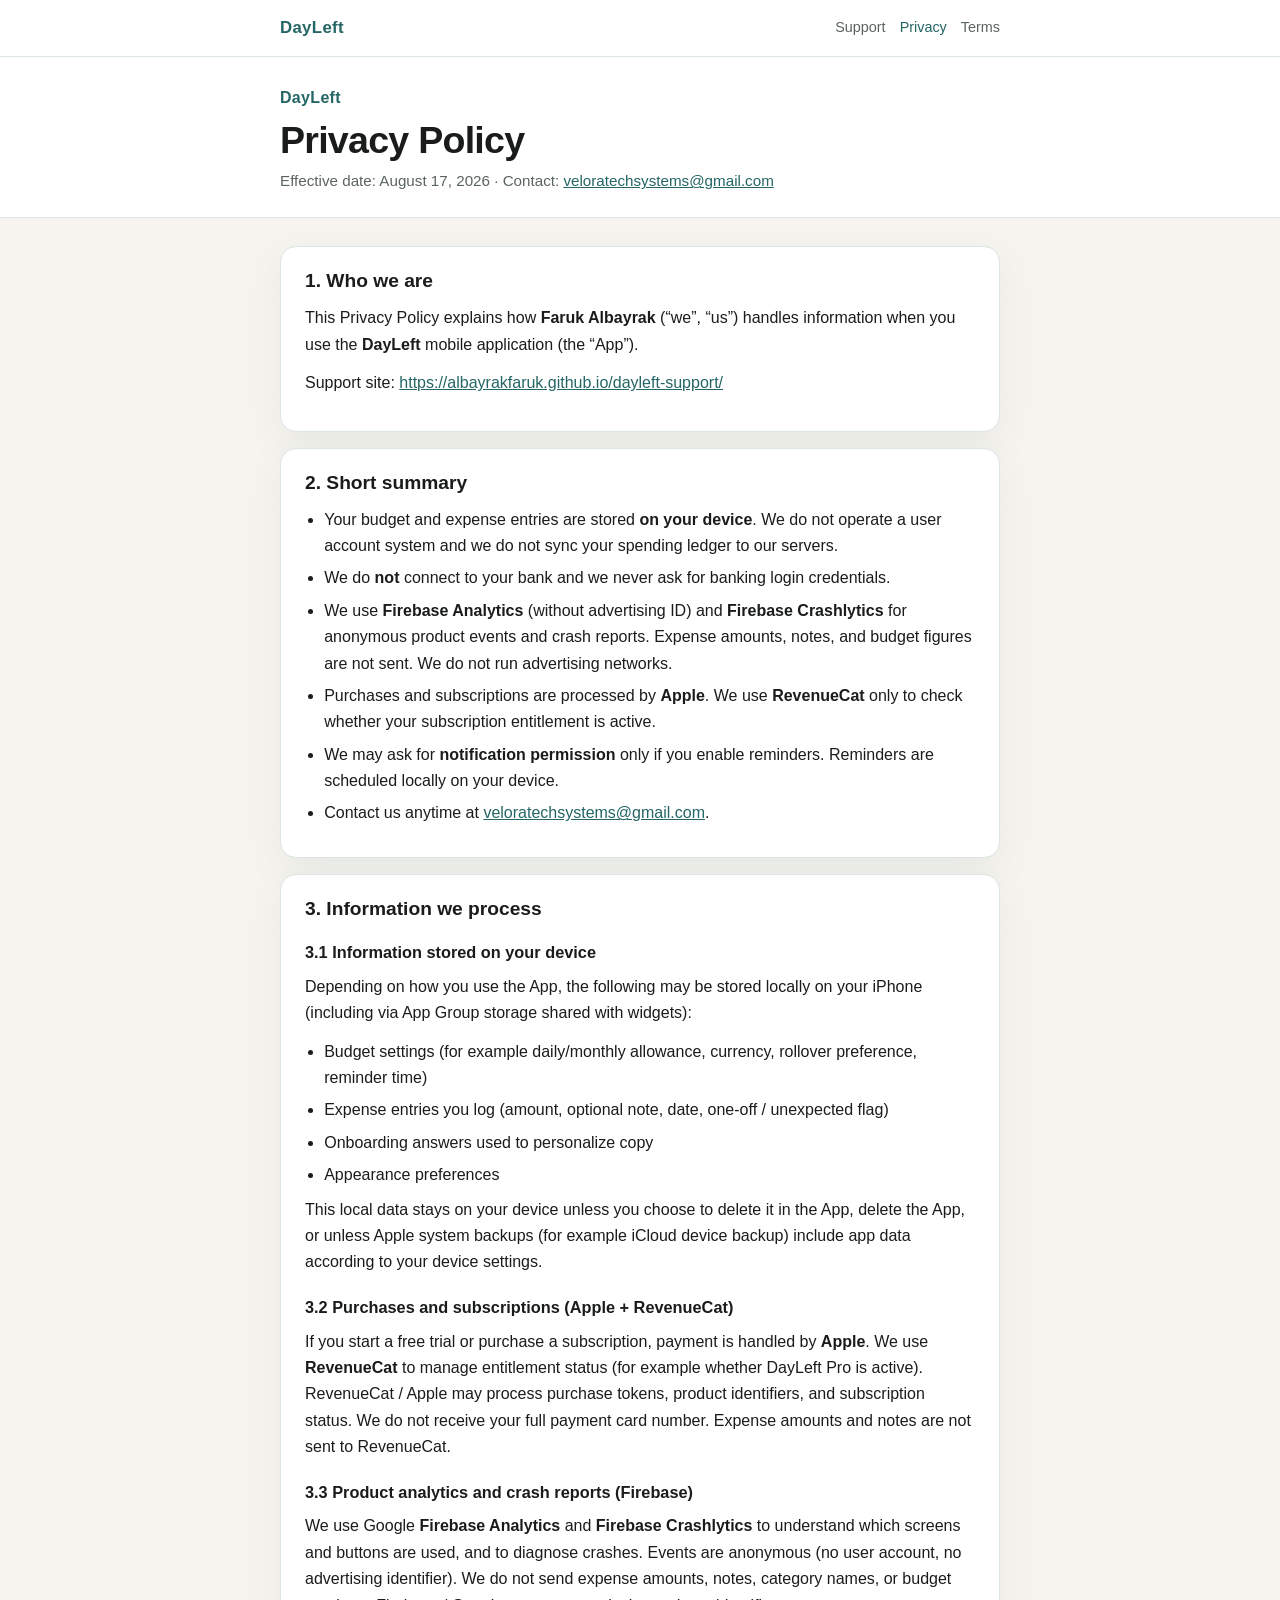
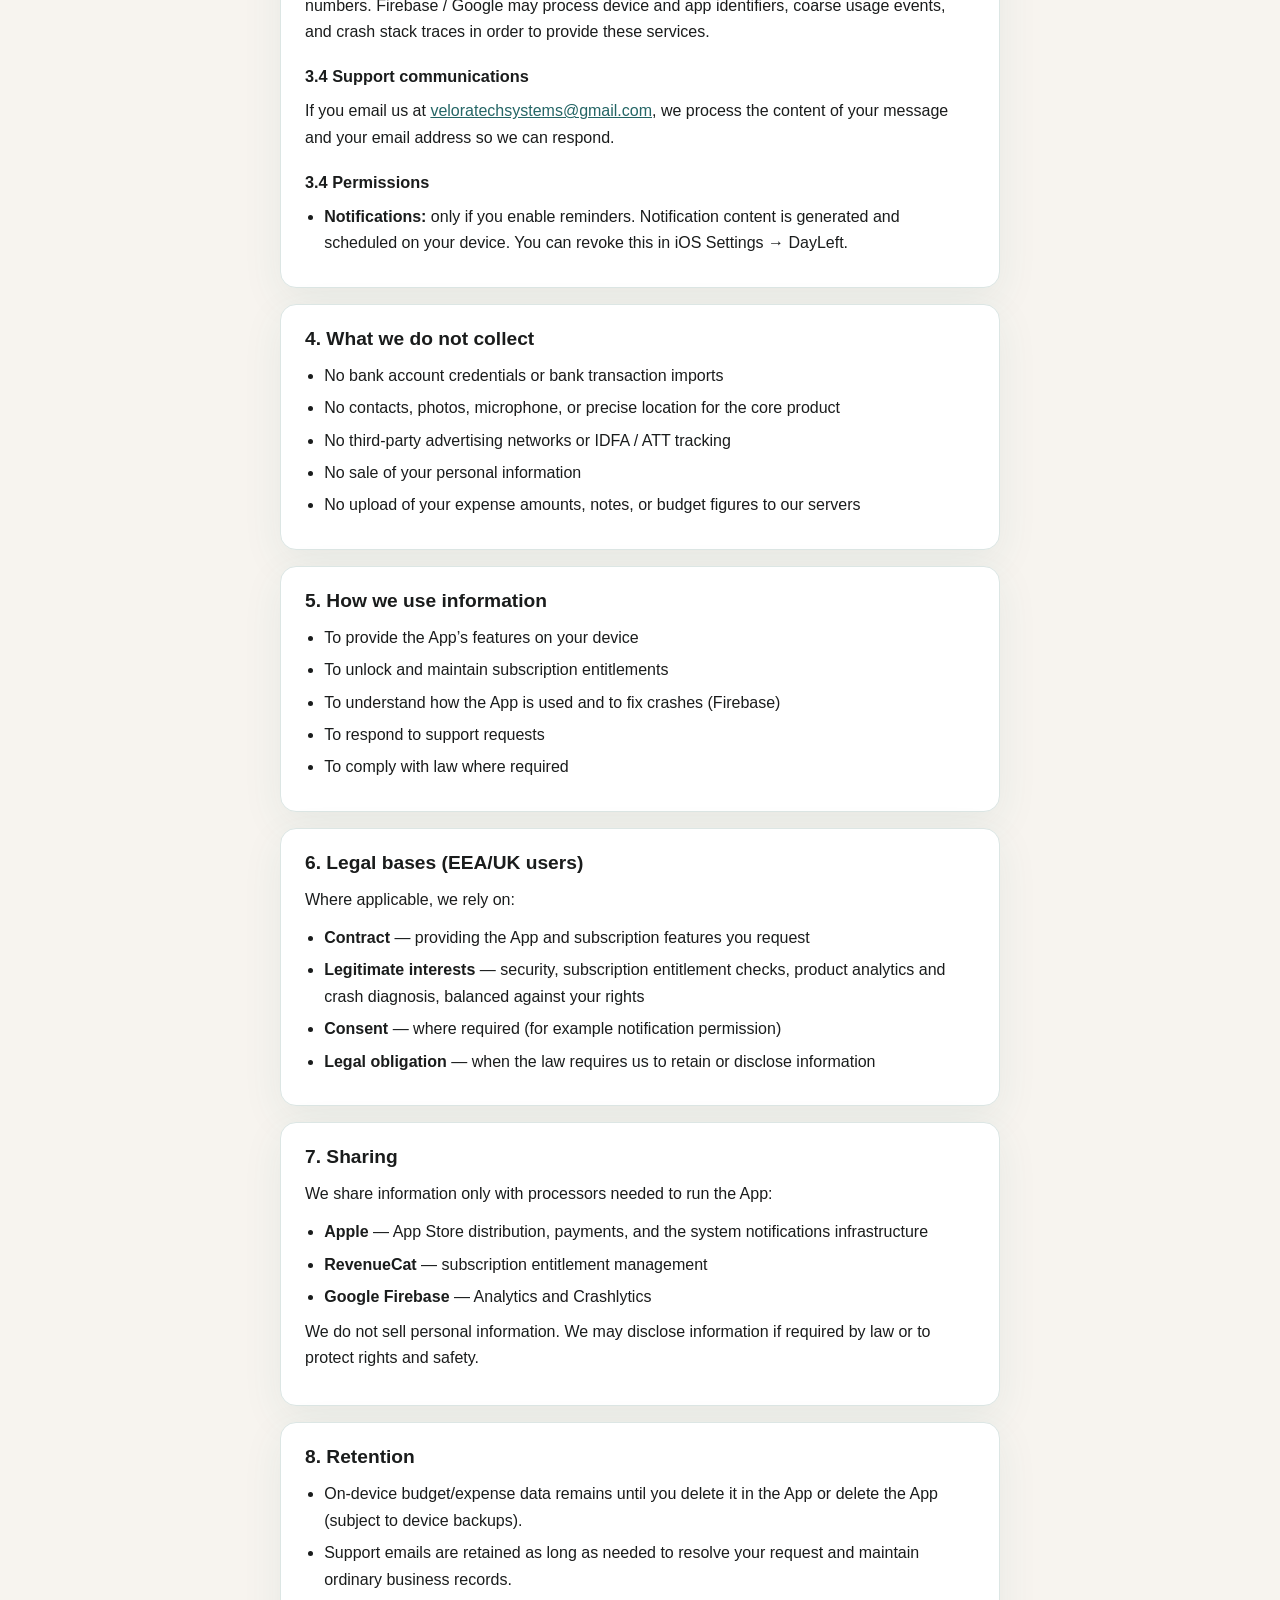
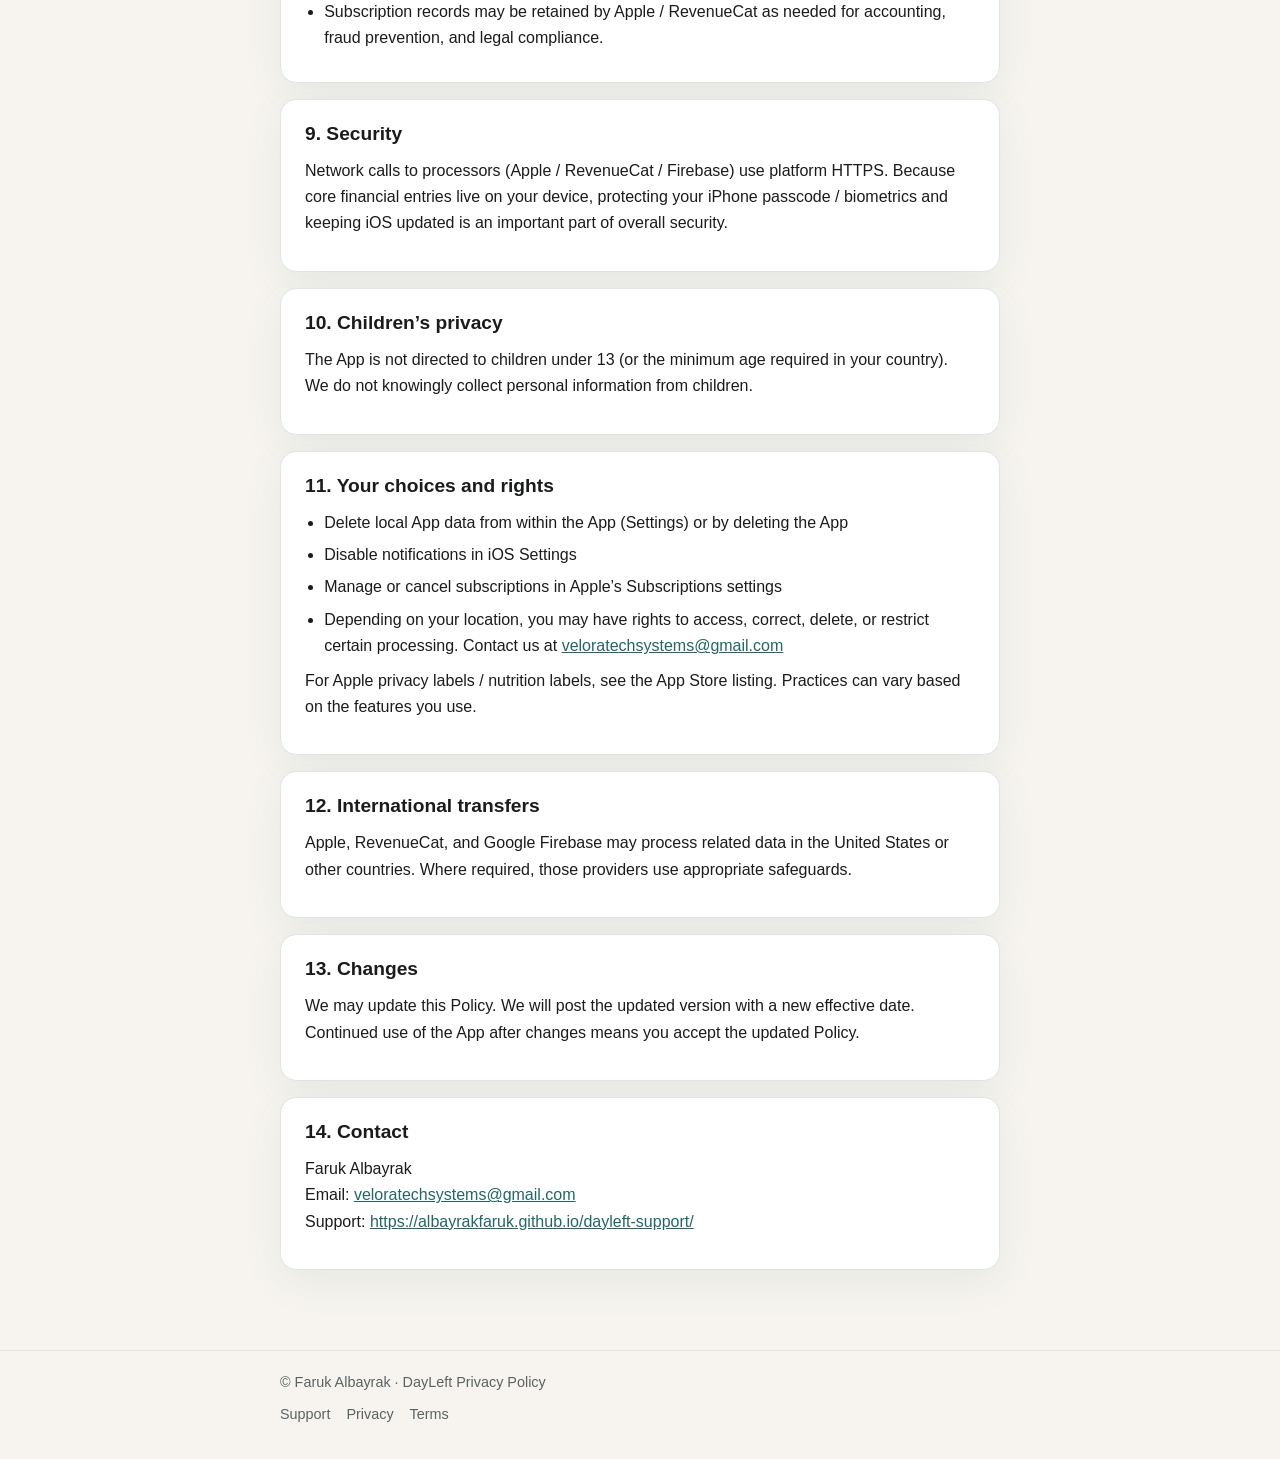
==== commit db30e385: "Disclose Firebase Analytics and Crashlytics in the privacy policy. Co-authored-by: Cursor <cursorage" ====
--- a/privacy.html
+++ b/privacy.html
@@ -23,7 +23,7 @@
     <div class="wrap">
       <div class="brand-mark">DayLeft</div>
       <h1>Privacy Policy</h1>
-      <div class="meta">Effective date: August 9, 2026 · Contact: <a href="mailto:veloratechsystems@gmail.com">veloratechsystems@gmail.com</a></div>
+      <div class="meta">Effective date: August 17, 2026 · Contact: <a href="mailto:veloratechsystems@gmail.com">veloratechsystems@gmail.com</a></div>
     </div>
   </header>
 
@@ -45,7 +45,7 @@
       <ul>
         <li>Your budget and expense entries are stored <strong>on your device</strong>. We do not operate a user account system and we do not sync your spending ledger to our servers.</li>
         <li>We do <strong>not</strong> connect to your bank and we never ask for banking login credentials.</li>
-        <li>We do <strong>not</strong> use third-party analytics SDKs (for example Firebase). We do not run advertising networks.</li>
+        <li>We use <strong>Firebase Analytics</strong> (without advertising ID) and <strong>Firebase Crashlytics</strong> for anonymous product events and crash reports. Expense amounts, notes, and budget figures are not sent. We do not run advertising networks.</li>
         <li>Purchases and subscriptions are processed by <strong>Apple</strong>. We use <strong>RevenueCat</strong> only to check whether your subscription entitlement is active.</li>
         <li>We may ask for <strong>notification permission</strong> only if you enable reminders. Reminders are scheduled locally on your device.</li>
         <li>Contact us anytime at <a href="mailto:veloratechsystems@gmail.com">veloratechsystems@gmail.com</a>.</li>
@@ -72,7 +72,14 @@
         We do not receive your full payment card number. Expense amounts and notes are not sent to RevenueCat.
       </p>
 
-      <h3>3.3 Support communications</h3>
+      <h3>3.3 Product analytics and crash reports (Firebase)</h3>
+      <p>
+        We use Google <strong>Firebase Analytics</strong> and <strong>Firebase Crashlytics</strong> to understand which screens and buttons are used, and to diagnose crashes.
+        Events are anonymous (no user account, no advertising identifier). We do not send expense amounts, notes, category names, or budget numbers.
+        Firebase / Google may process device and app identifiers, coarse usage events, and crash stack traces in order to provide these services.
+      </p>
+
+      <h3>3.4 Support communications</h3>
       <p>
         If you email us at <a href="mailto:veloratechsystems@gmail.com">veloratechsystems@gmail.com</a>, we process the content of your
         message and your email address so we can respond.
@@ -89,7 +96,7 @@
       <ul>
         <li>No bank account credentials or bank transaction imports</li>
         <li>No contacts, photos, microphone, or precise location for the core product</li>
-        <li>No third-party product analytics SDKs</li>
+        <li>No third-party advertising networks or IDFA / ATT tracking</li>
         <li>No sale of your personal information</li>
         <li>No upload of your expense amounts, notes, or budget figures to our servers</li>
       </ul>
@@ -100,6 +107,7 @@
       <ul>
         <li>To provide the App’s features on your device</li>
         <li>To unlock and maintain subscription entitlements</li>
+        <li>To understand how the App is used and to fix crashes (Firebase)</li>
         <li>To respond to support requests</li>
         <li>To comply with law where required</li>
       </ul>
@@ -110,7 +118,7 @@
       <p>Where applicable, we rely on:</p>
       <ul>
         <li><strong>Contract</strong> — providing the App and subscription features you request</li>
-        <li><strong>Legitimate interests</strong> — security and operating subscription entitlement checks, balanced against your rights</li>
+        <li><strong>Legitimate interests</strong> — security, subscription entitlement checks, product analytics and crash diagnosis, balanced against your rights</li>
         <li><strong>Consent</strong> — where required (for example notification permission)</li>
         <li><strong>Legal obligation</strong> — when the law requires us to retain or disclose information</li>
       </ul>
@@ -122,6 +130,7 @@
       <ul>
         <li><strong>Apple</strong> — App Store distribution, payments, and the system notifications infrastructure</li>
         <li><strong>RevenueCat</strong> — subscription entitlement management</li>
+        <li><strong>Google Firebase</strong> — Analytics and Crashlytics</li>
       </ul>
       <p>We do not sell personal information. We may disclose information if required by law or to protect rights and safety.</p>
     </section>
@@ -138,7 +147,7 @@
     <section class="card">
       <h2>9. Security</h2>
       <p>
-        Network calls to processors (Apple / RevenueCat) use platform HTTPS.
+        Network calls to processors (Apple / RevenueCat / Firebase) use platform HTTPS.
         Because core financial entries live on your device, protecting your iPhone passcode / biometrics and
         keeping iOS updated is an important part of overall security.
       </p>
@@ -168,7 +177,7 @@
     <section class="card">
       <h2>12. International transfers</h2>
       <p>
-        Apple and RevenueCat may process subscription-related data in the United States or other countries.
+        Apple, RevenueCat, and Google Firebase may process related data in the United States or other countries.
         Where required, those providers use appropriate safeguards.
       </p>
     </section>
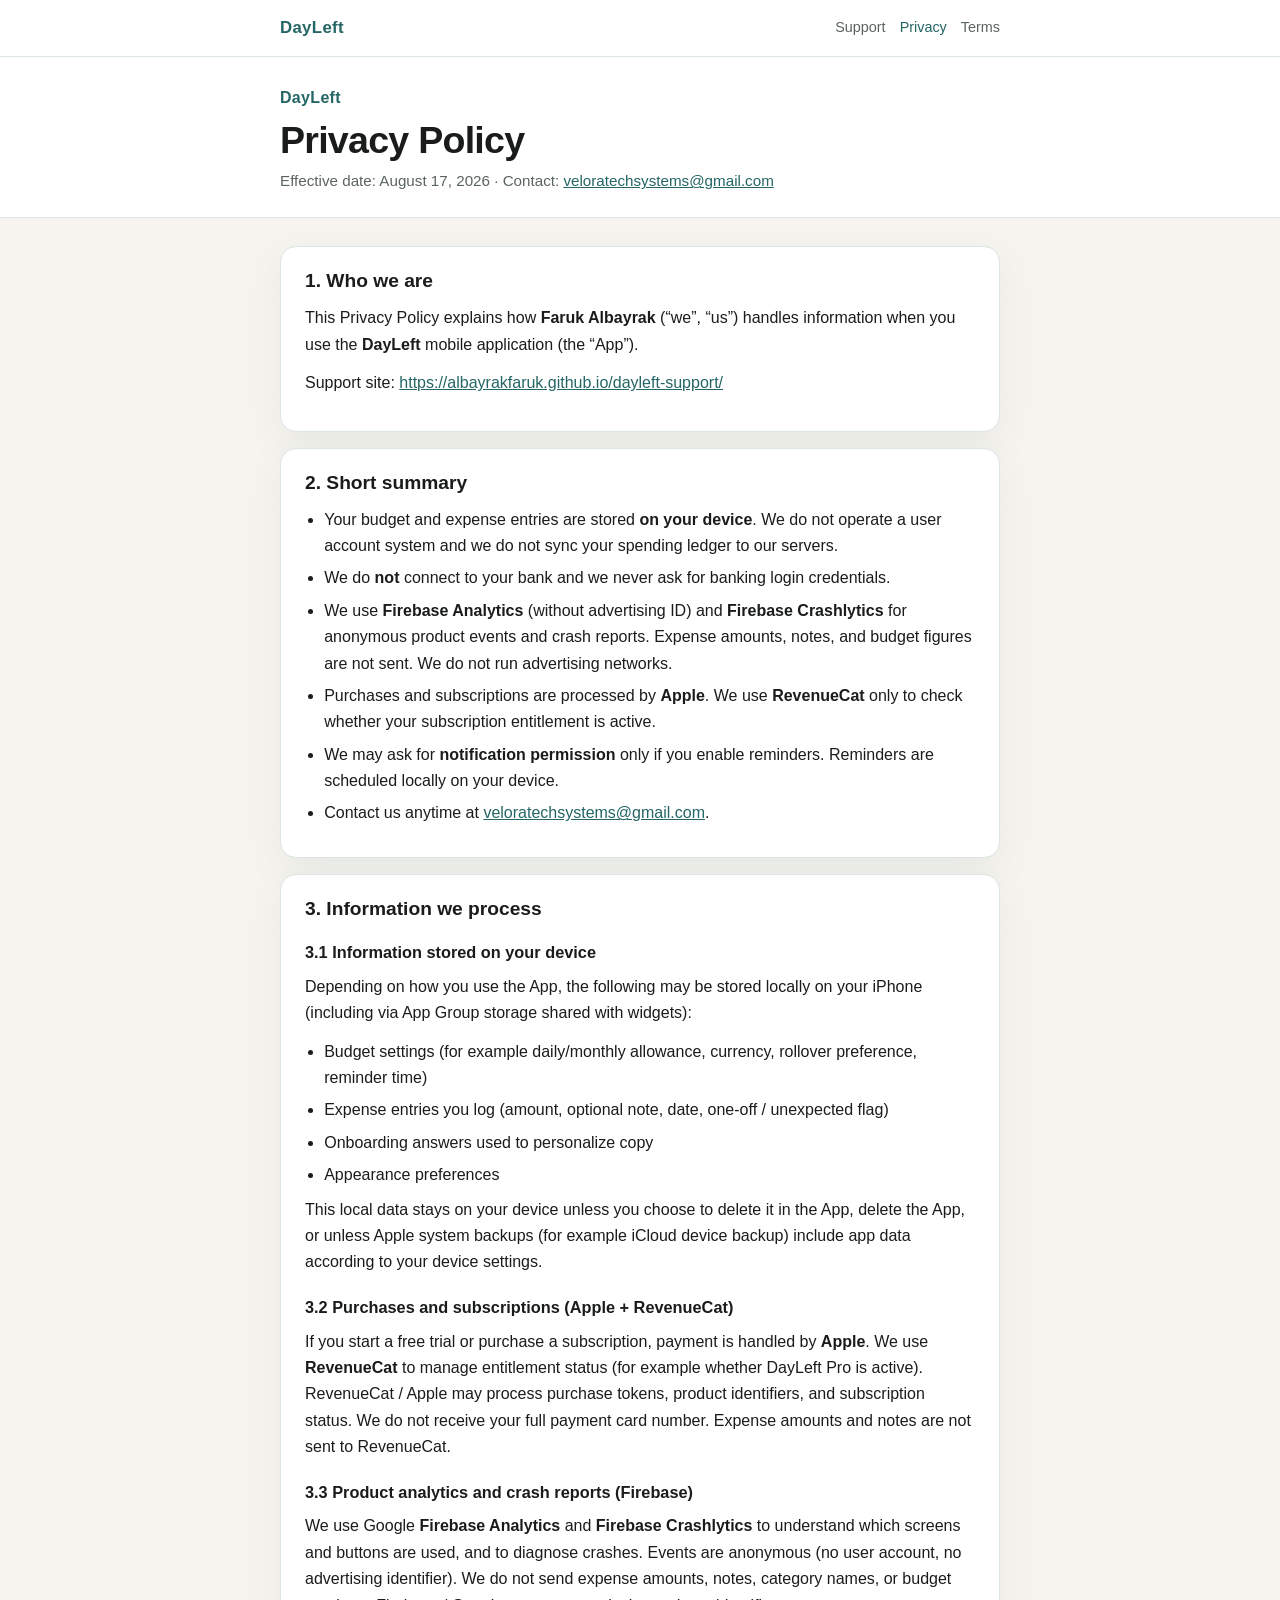
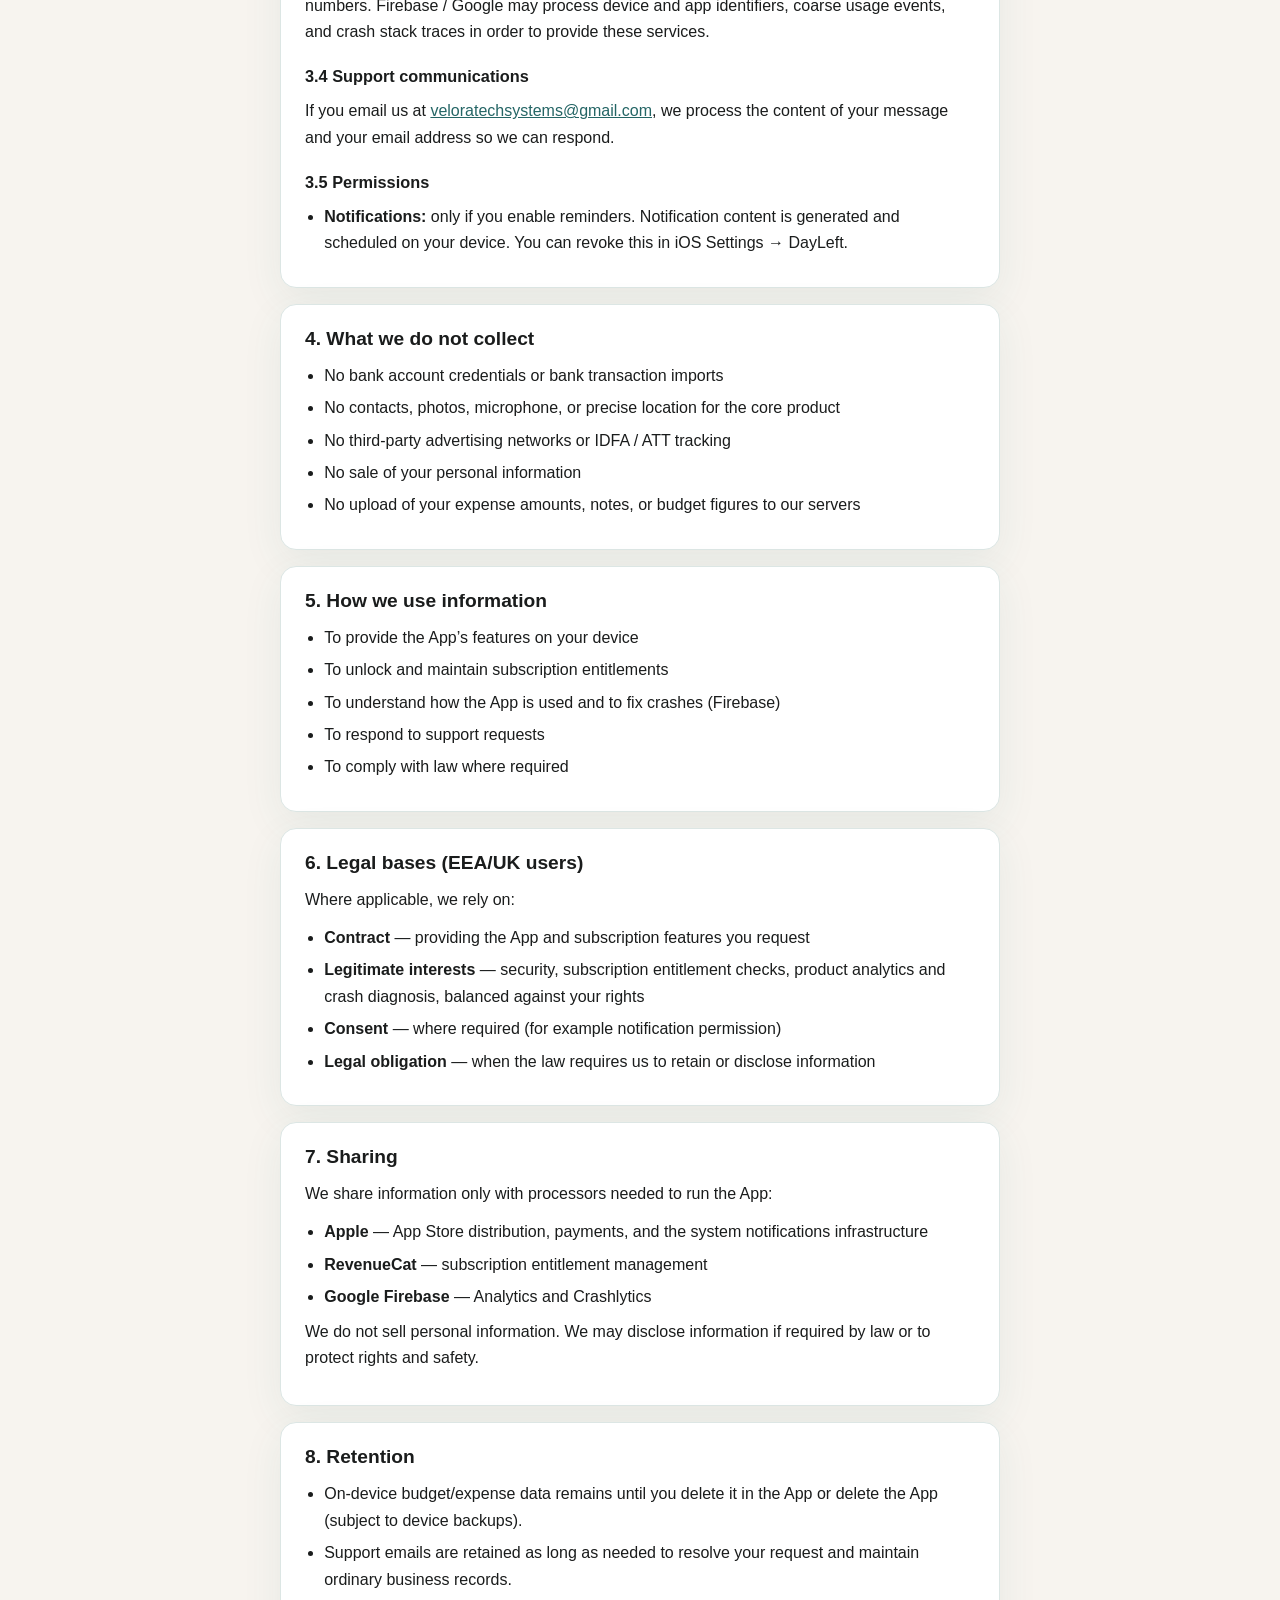
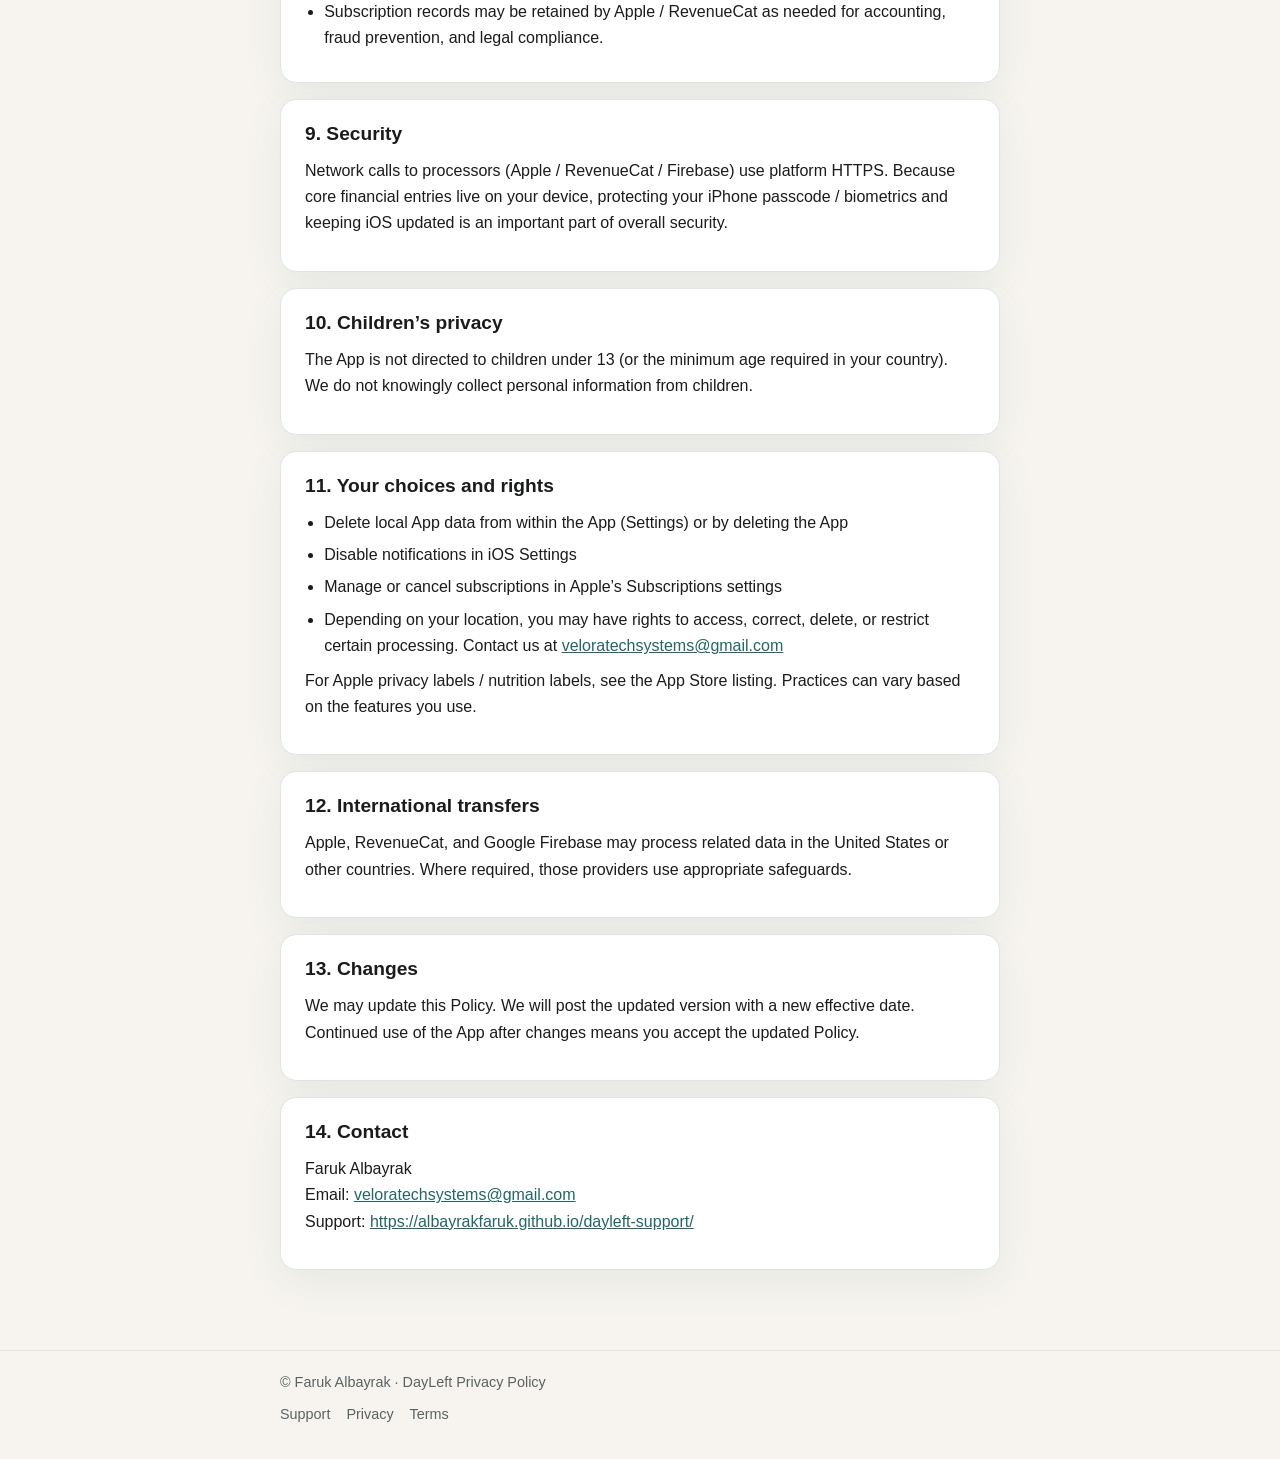
==== commit a87ccc7f: "Renumber the permissions section in the privacy policy. Co-authored-by: Cursor <cursoragent@cursor.c" ====
--- a/privacy.html
+++ b/privacy.html
@@ -85,7 +85,7 @@
         message and your email address so we can respond.
       </p>
 
-      <h3>3.4 Permissions</h3>
+      <h3>3.5 Permissions</h3>
       <ul>
         <li><strong>Notifications:</strong> only if you enable reminders. Notification content is generated and scheduled on your device. You can revoke this in iOS Settings → DayLeft.</li>
       </ul>
